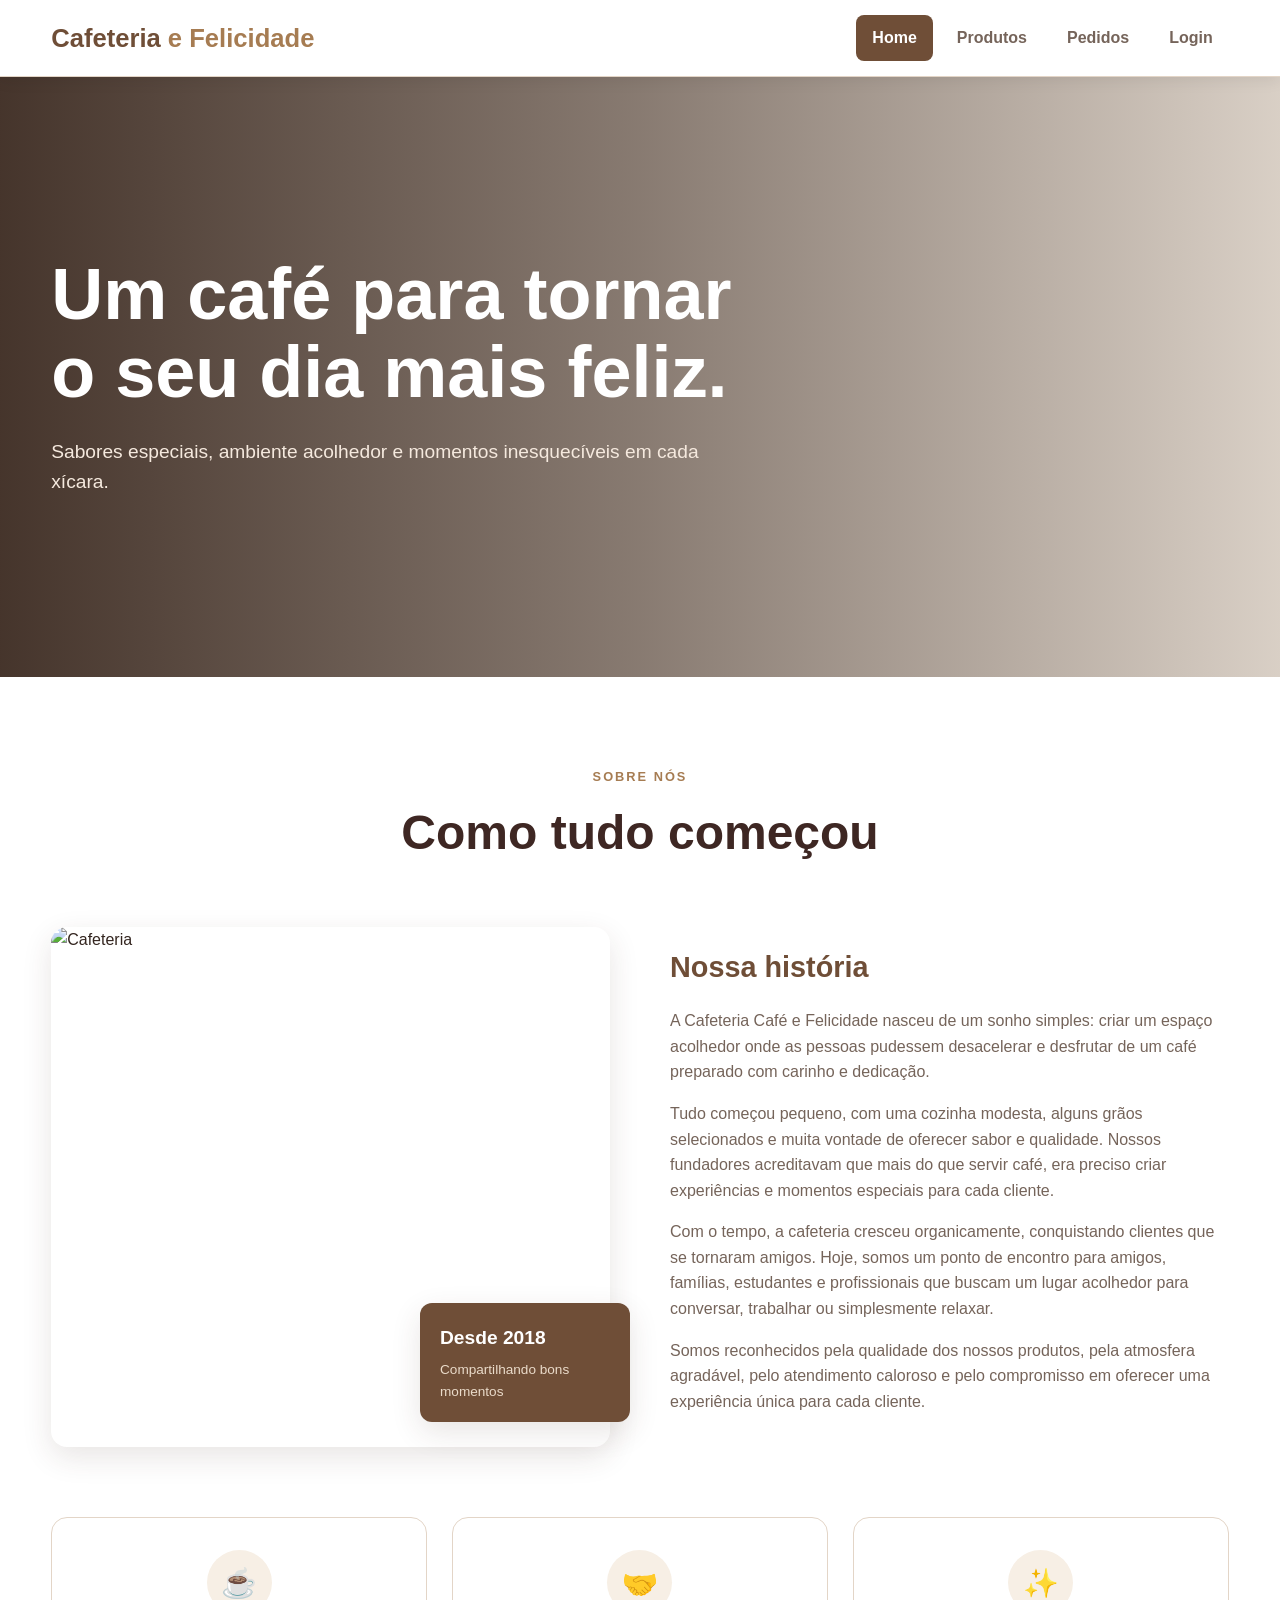
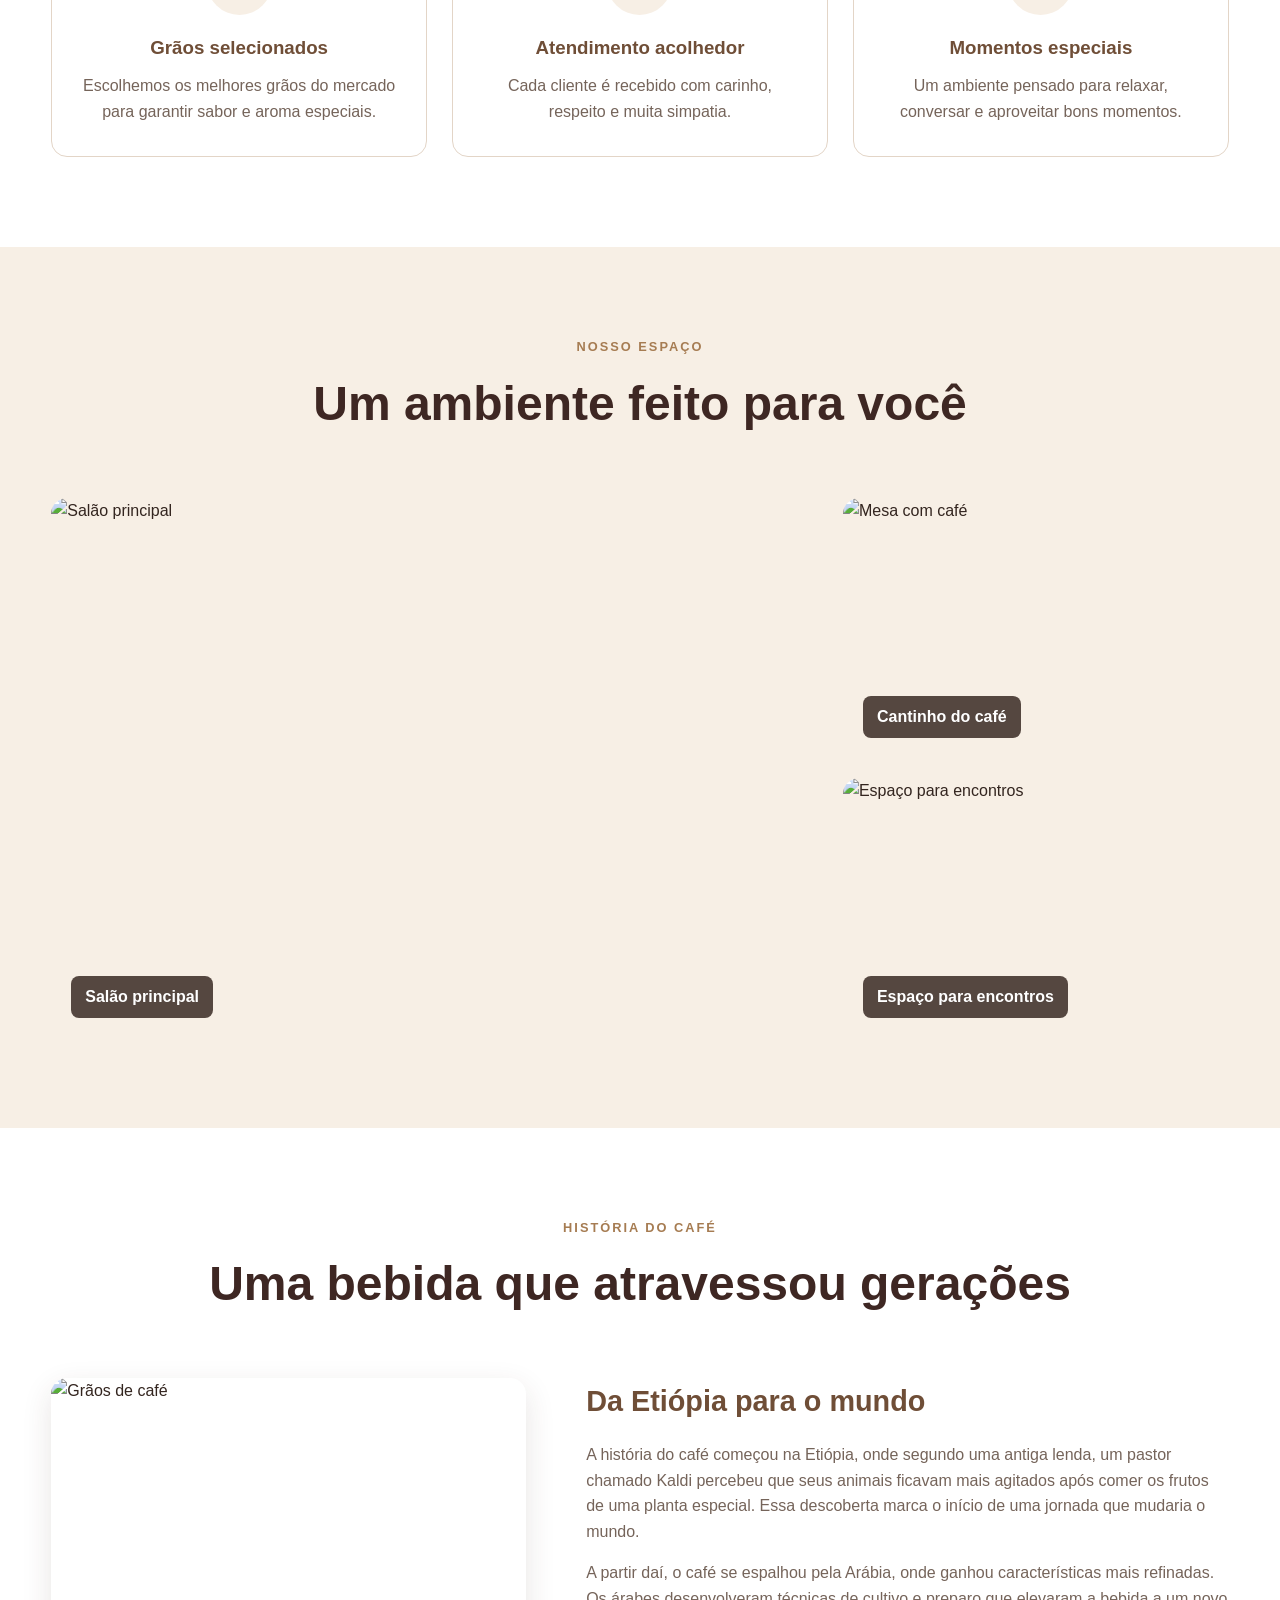
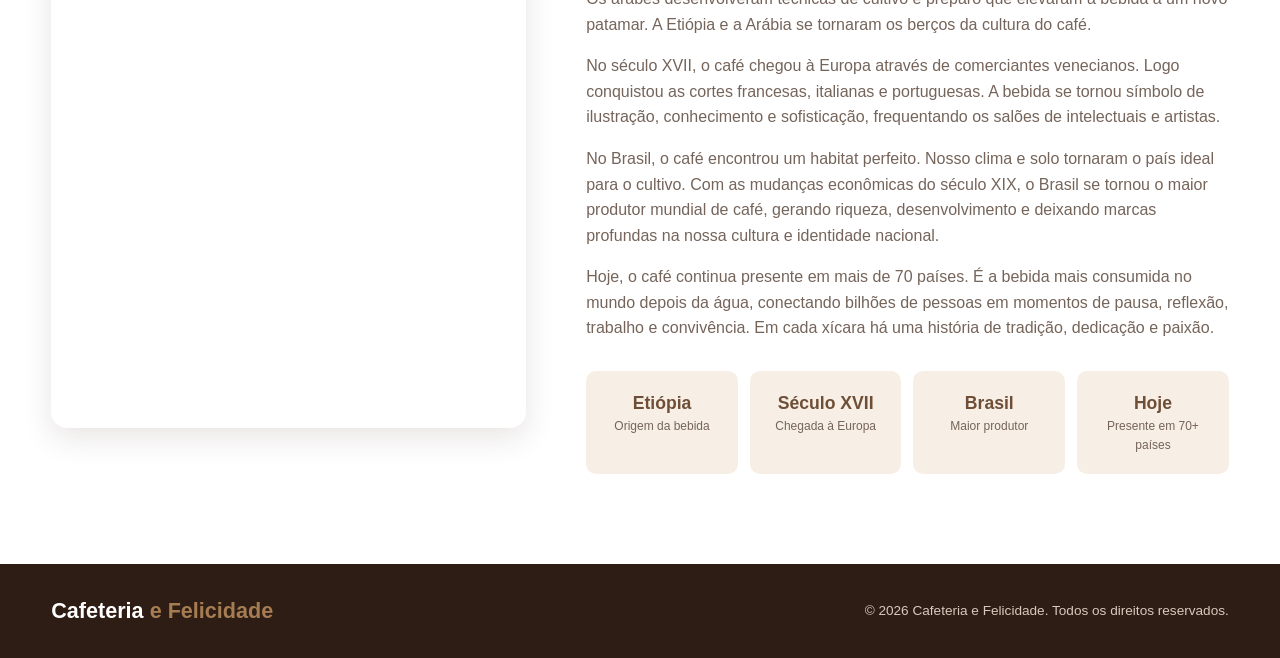
==== index.html @ cef0a74c "Primeiro commit" ====
<!DOCTYPE html>
<html lang="PT-br">
<head>
  <meta charset="UTF-8" />
  <meta name="viewport" content="width=device-width, initial-scale=1.0" />
  <title>Cafeteria e Felicidade</title>
  <link rel="stylesheet" href="src/main/resources/static/css/style.css" />
</head>
<body>

  <header class="header">
    <div class="container header-inner">
      <a href="#home" class="logo">Cafeteria <span>e Felicidade</span></a>
      <nav class="main-nav">
        <a href="#home" class="nav-link active" data-page="home">Home</a>
        <a href="#produtos" class="nav-link" data-page="produtos">Produtos</a>
        <a href="#pedidos" class="nav-link" data-page="pedidos">Pedidos</a>
        <a href="#login" class="nav-link" data-page="login">Login</a>
      </nav>
    </div>
  </header>

  <main>

    <!-- HOME -->
    <section id="home" class="page active">
      <div class="hero">
        <div class="container hero-content">
          <h1>Um café para tornar o seu dia mais feliz.</h1>
          <p>Sabores especiais, ambiente acolhedor e momentos inesquecíveis em cada xícara.</p>
        </div>
      </div>

      <section class="section about">
        <div class="container">
          <div class="section-title">
            <span>Sobre nós</span>
            <h2>Como tudo começou</h2>
          </div>
          <div class="about-grid">
            <div class="about-image">
              <img src="https://images.unsplash.com/photo-1554118811-1e0d58224f24?auto=format&fit=crop&w=1000&q=80" alt="Cafeteria">
              <div class="badge">
                <strong>Desde 2018</strong>
                <span>Compartilhando bons momentos</span>
              </div>
            </div>
            <div class="about-text">
              <h3>Nossa história</h3>
              <p>
                A Cafeteria Café e Felicidade nasceu de um sonho simples: criar um espaço acolhedor onde as pessoas pudessem desacelerar e desfrutar de um café preparado com carinho e dedicação.
              </p>
              <p>
                Tudo começou pequeno, com uma cozinha modesta, alguns grãos selecionados e muita vontade de oferecer sabor e qualidade. Nossos fundadores acreditavam que mais do que servir café, era preciso criar experiências e momentos especiais para cada cliente.
              </p>
              <p>
                Com o tempo, a cafeteria cresceu organicamente, conquistando clientes que se tornaram amigos. Hoje, somos um ponto de encontro para amigos, famílias, estudantes e profissionais que buscam um lugar acolhedor para conversar, trabalhar ou simplesmente relaxar.
              </p>
              <p>
                Somos reconhecidos pela qualidade dos nossos produtos, pela atmosfera agradável, pelo atendimento caloroso e pelo compromisso em oferecer uma experiência única para cada cliente.
              </p>
            </div>
          </div>

          <div class="values">
            <article class="value-card">
              <div class="value-icon">☕</div>
              <h3>Grãos selecionados</h3>
              <p>Escolhemos os melhores grãos do mercado para garantir sabor e aroma especiais.</p>
            </article>
            <article class="value-card">
              <div class="value-icon">🤝</div>
              <h3>Atendimento acolhedor</h3>
              <p>Cada cliente é recebido com carinho, respeito e muita simpatia.</p>
            </article>
            <article class="value-card">
              <div class="value-icon">✨</div>
              <h3>Momentos especiais</h3>
              <p>Um ambiente pensado para relaxar, conversar e aproveitar bons momentos.</p>
            </article>
          </div>
        </div>
      </section>

      <section class="section environment">
        <div class="container">
          <div class="section-title">
            <span>Nosso espaço</span>
            <h2>Um ambiente feito para você</h2>
          </div>
          <div class="gallery">
            <div class="gallery-item gallery-large">
              <img src="https://images.unsplash.com/photo-1445116572660-236099ec97a0?auto=format&fit=crop&w=1100&q=85" alt="Salão principal">
              <span>Salão principal</span>
            </div>
            <div class="gallery-item">
              <img src="https://images.unsplash.com/photo-1521017432531-fbd92d768814?auto=format&fit=crop&w=900&q=85" alt="Mesa com café">
              <span>Cantinho do café</span>
            </div>
            <div class="gallery-item">
              <img src="https://images.unsplash.com/photo-1501339847302-ac426a4a7cbb?auto=format&fit=crop&w=900&q=85" alt="Espaço para encontros">
              <span>Espaço para encontros</span>
            </div>
          </div>
        </div>
      </section>

      <section class="section history">
        <div class="container">
          <div class="section-title">
            <span>História do café</span>
            <h2>Uma bebida que atravessou gerações</h2>
          </div>
          <div class="history-grid">
            <div class="history-image">
              <img src="https://images.unsplash.com/photo-1498804103079-a6351b050096?auto=format&fit=crop&w=1000&q=85" alt="Grãos de café">
            </div>
            <div class="history-text">
              <h3>Da Etiópia para o mundo</h3>
              <p>
                A história do café começou na Etiópia, onde segundo uma antiga lenda, um pastor chamado Kaldi percebeu que seus animais ficavam mais agitados após comer os frutos de uma planta especial. Essa descoberta marca o início de uma jornada que mudaria o mundo.
              </p>
              <p>
                A partir daí, o café se espalhou pela Arábia, onde ganhou características mais refinadas. Os árabes desenvolveram técnicas de cultivo e preparo que elevaram a bebida a um novo patamar. A Etiópia e a Arábia se tornaram os berços da cultura do café.
              </p>
              <p>
                No século XVII, o café chegou à Europa através de comerciantes venecianos. Logo conquistou as cortes francesas, italianas e portuguesas. A bebida se tornou símbolo de ilustração, conhecimento e sofisticação, frequentando os salões de intelectuais e artistas.
              </p>
              <p>
                No Brasil, o café encontrou um habitat perfeito. Nosso clima e solo tornaram o país ideal para o cultivo. Com as mudanças econômicas do século XIX, o Brasil se tornou o maior produtor mundial de café, gerando riqueza, desenvolvimento e deixando marcas profundas na nossa cultura e identidade nacional.
              </p>
              <p>
                Hoje, o café continua presente em mais de 70 países. É a bebida mais consumida no mundo depois da água, conectando bilhões de pessoas em momentos de pausa, reflexão, trabalho e convivência. Em cada xícara há uma história de tradição, dedicação e paixão.
              </p>
              <div class="facts">
                <div>
                  <strong>Etiópia</strong>
                  <span>Origem da bebida</span>
                </div>
                <div>
                  <strong>Século XVII</strong>
                  <span>Chegada à Europa</span>
                </div>
                <div>
                  <strong>Brasil</strong>
                  <span>Maior produtor</span>
                </div>
                <div>
                  <strong>Hoje</strong>
                  <span>Presente em 70+ países</span>
                </div>
              </div>
            </div>
          </div>
        </div>
      </section>
    </section>

    <!-- PRODUTOS -->
    <section id="produtos" class="page">
      <div class="products-hero">
        <div class="container">
          <h1>Nosso cardápio</h1>
          <p>Produtos feitos para deixar seu dia mais gostoso</p>
        </div>
      </div>

      <section class="section products">
        <div class="container">
          <div class="category-menu">
            <button class="category-btn active" data-filter="todos">Todos</button>
            <button class="category-btn" data-filter="cafes">Cafés</button>
            <button class="category-btn" data-filter="doces">Doces</button>
            <button class="category-btn" data-filter="salgados">Salgados</button>
          </div>

          <div class="product-grid">
            <article class="product-card" data-category="cafes">
              <img src="https://images.unsplash.com/photo-1541167760496-1628856ab772?auto=format&fit=crop&w=800&q=85" alt="Latte">
              <div class="product-info">
                <h3>Latte Cremoso</h3>
                <p>Espresso suave com leite vaporizado e espuma cremosa.</p>
                <div class="product-footer">
                  <strong>R$ 18,90</strong>
                  <button class="add-btn" data-name="Latte Cremoso" data-price="18.90">Adicionar</button>
                </div>
              </div>
            </article>

            <article class="product-card" data-category="cafes">
              <img src="https://images.unsplash.com/photo-1534778101976-62847782c213?auto=format&fit=crop&w=800&q=85" alt="Capuccino">
              <div class="product-info">
                <h3>Capuccino</h3>
                <p>Café encorpado com leite e uma camada especial de espuma.</p>
                <div class="product-footer">
                  <strong>R$ 16,50</strong>
                  <button class="add-btn" data-name="Capuccino" data-price="16.50">Adicionar</button>
                </div>
              </div>
            </article>

            <article class="product-card" data-category="cafes">
              <img src="https://images.unsplash.com/photo-1514432324607-a09d9b4aefdd?auto=format&fit=crop&w=800&q=85" alt="Espresso">
              <div class="product-info">
                <h3>Espresso Tradicional</h3>
                <p>Intenso, aromático e preparado com grãos selecionados.</p>
                <div class="product-footer">
                  <strong>R$ 8,90</strong>
                  <button class="add-btn" data-name="Espresso Tradicional" data-price="8.90">Adicionar</button>
                </div>
              </div>
            </article>

            <article class="product-card" data-category="cafes">
              <img src="https://images.unsplash.com/photo-1572442388796-11668a67e53d?auto=format&fit=crop&w=800&q=85" alt="Mocha">
              <div class="product-info">
                <h3>Mocha de Chocolate</h3>
                <p>A combinação perfeita entre café, leite e chocolate.</p>
                <div class="product-footer">
                  <strong>R$ 19,90</strong>
                  <button class="add-btn" data-name="Mocha de Chocolate" data-price="19.90">Adicionar</button>
                </div>
              </div>
            </article>

            <article class="product-card" data-category="doces">
              <img src="https://images.unsplash.com/photo-1555507036-ab1f4038808a?auto=format&fit=crop&w=800&q=85" alt="Croissant">
              <div class="product-info">
                <h3>Croissant de Chocolate</h3>
                <p>Massa crocante recheada com chocolate cremoso.</p>
                <div class="product-footer">
                  <strong>R$ 12,00</strong>
                  <button class="add-btn" data-name="Croissant de Chocolate" data-price="12.00">Adicionar</button>
                </div>
              </div>
            </article>

            <article class="product-card" data-category="doces">
              <img src="https://images.unsplash.com/photo-1606313564200-e75d5e30476c?auto=format&fit=crop&w=800&q=85" alt="Brownie">
              <div class="product-info">
                <h3>Brownie</h3>
                <p>Chocolate intenso, textura macia e sabor irresistível.</p>
                <div class="product-footer">
                  <strong>R$ 14,50</strong>
                  <button class="add-btn" data-name="Brownie" data-price="14.50">Adicionar</button>
                </div>
              </div>
            </article>

            <article class="product-card" data-category="doces">
              <img src="https://images.unsplash.com/photo-1578985545062-69928b1d9587?auto=format&fit=crop&w=800&q=85" alt="Bolo">
              <div class="product-info">
                <h3>Bolo de Chocolate</h3>
                <p>Fatia fofinha com cobertura cremosa de chocolate.</p>
                <div class="product-footer">
                  <strong>R$ 15,00</strong>
                  <button class="add-btn" data-name="Bolo de Chocolate" data-price="15.00">Adicionar</button>
                </div>
              </div>
            </article>

            <article class="product-card" data-category="doces">
              <img src="https://images.unsplash.com/photo-1488477181946-6428a0291777?auto=format&fit=crop&w=800&q=85" alt="Cheesecake">
              <div class="product-info">
                <h3>Cheesecake de Frutas</h3>
                <p>Creme suave, base crocante e cobertura de frutas.</p>
                <div class="product-footer">
                  <strong>R$ 17,90</strong>
                  <button class="add-btn" data-name="Cheesecake de Frutas" data-price="17.90">Adicionar</button>
                </div>
              </div>
            </article>

            <article class="product-card" data-category="salgados">
              <img src="https://images.unsplash.com/photo-1540713434306-58505cf1b6b8?auto=format&fit=crop&w=800&q=85" alt="Sanduíche">
              <div class="product-info">
                <h3>Sanduíche Natural</h3>
                <p>Pão macio, frango, queijo, alface e molho especial.</p>
                <div class="product-footer">
                  <strong>R$ 18,00</strong>
                  <button class="add-btn" data-name="Sanduíche Natural" data-price="18.00">Adicionar</button>
                </div>
              </div>
            </article>

            <article class="product-card" data-category="salgados">
              <img src="https://images.unsplash.com/photo-1601050690597-df0568f70950?auto=format&fit=crop&w=800&q=85" alt="Coxinha">
              <div class="product-info">
                <h3>Coxinha de Frango</h3>
                <p>Massa crocante com recheio cremoso de frango.</p>
                <div class="product-footer">
                  <strong>R$ 9,50</strong>
                  <button class="add-btn" data-name="Coxinha de Frango" data-price="9.50">Adicionar</button>
                </div>
              </div>
            </article>

            <article class="product-card" data-category="salgados">
              <img src="https://images.unsplash.com/photo-1627662168223-7df99068099a?auto=format&fit=crop&w=800&q=85" alt="Pão de Queijo">
              <div class="product-info">
                <h3>Pão de Queijo</h3>
                <p>Quentinho, macio por dentro e dourado por fora.</p>
                <div class="product-footer">
                  <strong>R$ 8,00</strong>
                  <button class="add-btn" data-name="Pão de Queijo" data-price="8.00">Adicionar</button>
                </div>
              </div>
            </article>

            <article class="product-card" data-category="salgados">
              <img src="https://images.unsplash.com/photo-1601050690117-94f5f6fa8bd7?auto=format&fit=crop&w=800&q=85" alt="Quiche">
              <div class="product-info">
                <h3>Quiche de Queijo</h3>
                <p>Massa leve com recheio cremoso e sabor delicado.</p>
                <div class="product-footer">
                  <strong>R$ 16,00</strong>
                  <button class="add-btn" data-name="Quiche de Queijo" data-price="16.00">Adicionar</button>
                </div>
              </div>
            </article>
          </div>
        </div>
      </section>
    </section>

    <!-- PEDIDOS -->
    <section id="pedidos" class="page">
      <div class="products-hero">
        <div class="container">
          <h1>Seu pedido</h1>
          <p>Escolha seus produtos favoritos</p>
        </div>
      </div>

      <section class="section orders">
        <div class="container">
          <div class="orders-wrap">
            <div class="form-box">
              <h3>Dados do pedido</h3>
              <form id="orderForm">
                <div class="form-row">
                  <div class="field">
                    <label>Nome</label>
                    <input type="text" id="clientName" required>
                  </div>
                  <div class="field">
                    <label>Telefone</label>
                    <input type="tel" id="clientPhone" required>
                  </div>
                </div>

                <div class="field">
                  <label>Endereço</label>
                  <input type="text" id="clientAddress" required>
                </div>

                <div class="form-row">
                  <div class="field">
                    <label>Cidade</label>
                    <input type="text" id="clientCity" required>
                  </div>
                  <div class="field">
                    <label>CEP</label>
                    <input type="text" id="clientZip" required>
                  </div>
                </div>

                <div class="field">
                  <label>Forma de pagamento</label>
                  <select id="paymentMethod">
                    <option value="Dinheiro">Dinheiro</option>
                    <option value="Cartão de Crédito">Cartão de Crédito</option>
                    <option value="Cartão de Débito">Cartão de Débito</option>
                    <option value="Pix">Pix</option>
                  </select>
                </div>

                <div class="field">
                  <label>Observações</label>
                  <textarea id="observations" placeholder="Ex: sem açúcar, sem gelo..."></textarea>
                </div>

                <button type="submit" class="submit-btn">Confirmar pedido</button>
              </form>
            </div>

            <aside class="resume-box">
              <h3>Resumo do pedido</h3>
              <div id="cartItems" class="cart-items">
                <p class="empty-message">Nenhum produto adicionado</p>
              </div>
              <div class="resume-item">
                <span>Subtotal</span>
                <strong id="subtotal">R$ 0,00</strong>
              </div>
              <div class="resume-item">
                <span>Entrega</span>
                <strong id="delivery">R$ 0,00</strong>
              </div>
              <div class="resume-item total">
                <span>Total</span>
                <strong id="total">R$ 0,00</strong>
              </div>
            </aside>
          </div>
        </div>
      </section>
    </section>

    <!-- LOGIN -->
    <section id="login" class="page">
      <div class="login-container">
        <div class="login-box">
          <h1>Bem-vindo</h1>
          <p>Faça login para acessar sua conta</p>

          <form id="loginForm">
            <div class="field">
              <label>Email</label>
              <input type="email" id="loginEmail" placeholder="seu@email.com" required>
            </div>

            <div class="field">
              <label>Senha</label>
              <input type="password" id="loginPassword" placeholder="Sua senha" required>
            </div>

            <button type="submit" class="submit-btn">Entrar</button>
          </form>

          <div class="login-footer">
            <p>Não tem conta? <a href="#">Cadastre-se aqui</a></p>
          </div>
        </div>
      </div>
    </section>

  </main>

  <footer class="footer">
    <div class="container footer-inner">
      <div class="footer-logo">Cafeteria <span>e Felicidade</span></div>
      <p>© 2026 Cafeteria e Felicidade. Todos os direitos reservados.</p>
    </div>
  </footer>

  <script src="src/main/resources/static/js/Index.js"></script>
</body>
</html>
---- src/main/resources/static/css/style.css ----
/* =========================================================
   CONFIGURAÇÕES GERAIS
   ========================================================= */

:root {
    --marrom: #6f4e37;
    --marrom-escuro: #3e2723;
    --marrom-claro: #a67c52;
    --bege: #f7efe5;
    --bege-escuro: #ead8c4;
    --branco: #ffffff;
    --texto: #33251f;
    --texto-claro: #75645a;
    --borda: #e3d5c7;
    --verde: #58764a;
    --sombra: 0 10px 30px rgba(62, 39, 35, 0.12);
    --transicao: 0.3s ease;
}

/* =========================================================
   RESET
   ========================================================= */

* {
    margin: 0;
    padding: 0;
    box-sizing: border-box;
}

html {
    scroll-behavior: smooth;
}

body {
    font-family: Arial, Helvetica, sans-serif;
    background: var(--bege);
    color: var(--texto);
    line-height: 1.6;
}

img {
    width: 100%;
    display: block;
}

a {
    text-decoration: none;
    color: inherit;
}

button,
input,
textarea,
select {
    font-family: inherit;
}

button {
    cursor: pointer;
}

/* =========================================================
   CONTAINER
   ========================================================= */

.container {
    width: 92%;
    max-width: 1180px;
    margin: 0 auto;
}

/* =========================================================
   HEADER
   ========================================================= */

.header {
    position: sticky;
    top: 0;
    z-index: 1000;

    background: rgba(255, 255, 255, 0.97);
    border-bottom: 1px solid var(--borda);

    box-shadow: 0 3px 15px rgba(0, 0, 0, 0.08);
}

.header-inner {
    min-height: 76px;

    display: flex;
    align-items: center;
    justify-content: space-between;

    gap: 30px;
}

/* LOGO */

.logo {
    color: var(--marrom);
    font-size: 1.6rem;
    font-weight: 800;
}

.logo span {
    color: var(--marrom-claro);
}

/* MENU */

.main-nav {
    display: flex;
    align-items: center;
    gap: 8px;
}

.nav-link {
    padding: 10px 16px;

    color: var(--texto-claro);
    font-weight: 600;

    border-radius: 8px;

    transition: var(--transicao);
}

.nav-link:hover {
    color: var(--marrom);
    background: var(--bege);
}

.nav-link.active {
    color: var(--branco);
    background: var(--marrom);
}

.nav-link.active:hover {
    background: var(--marrom-escuro);
}

/* =========================================================
   PÁGINAS
   ========================================================= */

.page {
    display: none;
}

.page.active {
    display: block;
}

/* =========================================================
   HERO HOME
   ========================================================= */

.hero {
    min-height: 600px;

    display: flex;
    align-items: center;

    background:
        linear-gradient(
            90deg,
            rgba(45, 27, 18, 0.88),
            rgba(45, 27, 18, 0.55),
            rgba(45, 27, 18, 0.15)
        ),
        url("https://images.unsplash.com/photo-1495474472287-4d71bcdd2085?auto=format&fit=crop&w=1800&q=90")
        center / cover no-repeat;
}

.hero-content {
    padding: 100px 0;
    color: var(--branco);
}

.hero h1 {
    max-width: 720px;

    font-size: clamp(2.5rem, 6vw, 4.5rem);
    line-height: 1.08;

    margin-bottom: 25px;
}

.hero p {
    max-width: 650px;

    font-size: 1.2rem;
    color: #f5e9de;
}

/* =========================================================
   SEÇÕES
   ========================================================= */

.section {
    padding: 90px 0;
}

.section:nth-child(even) {
    background: var(--branco);
}

.section-title {
    text-align: center;
    margin-bottom: 55px;
}

.section-title span {
    display: block;

    color: var(--marrom-claro);

    text-transform: uppercase;
    letter-spacing: 2px;

    font-size: 0.8rem;
    font-weight: 800;

    margin-bottom: 8px;
}

.section-title h2 {
    color: var(--marrom-escuro);
    font-size: clamp(2rem, 4vw, 3rem);
}

/* =========================================================
   SOBRE NÓS
   ========================================================= */

.about-grid {
    display: grid;
    grid-template-columns: 1fr 1fr;

    gap: 60px;
    align-items: center;
}

.about-image {
    position: relative;
}

.about-image img {
    height: 520px;
    object-fit: cover;

    border-radius: 16px;

    box-shadow: var(--sombra);
}

/* BADGE */

.badge {
    position: absolute;

    right: -20px;
    bottom: 25px;

    width: 210px;

    padding: 20px;

    color: var(--branco);
    background: var(--marrom);

    border-radius: 12px;

    box-shadow: var(--sombra);
}

.badge strong {
    display: block;
    font-size: 1.2rem;
    margin-bottom: 5px;
}

.badge span {
    display: block;
    color: #eadbca;
    font-size: 0.85rem;
}

/* TEXTO */

.about-text h3,
.history-text h3 {
    color: var(--marrom);
    font-size: 1.8rem;
    margin-bottom: 18px;
}

.about-text p,
.history-text p {
    color: var(--texto-claro);
    margin-bottom: 16px;
}

/* =========================================================
   VALORES
   ========================================================= */

.values {
    display: grid;
    grid-template-columns: repeat(3, 1fr);

    gap: 25px;

    margin-top: 70px;
}

.value-card {
    padding: 32px 25px;

    text-align: center;

    background: var(--branco);

    border: 1px solid var(--borda);
    border-radius: 16px;

    transition: var(--transicao);
}

.value-card:hover {
    transform: translateY(-7px);
    box-shadow: var(--sombra);
}

.value-icon {
    width: 65px;
    height: 65px;

    margin: 0 auto 18px;

    display: flex;
    align-items: center;
    justify-content: center;

    background: var(--bege);

    border-radius: 50%;

    font-size: 1.8rem;
}

.value-card h3 {
    color: var(--marrom);
    margin-bottom: 10px;
}

.value-card p {
    color: var(--texto-claro);
}

/* =========================================================
   GALERIA
   ========================================================= */

.gallery {
    display: grid;

    grid-template-columns: 2fr 1fr;
    grid-template-rows: 260px 260px;

    gap: 20px;
}

.gallery-item {
    position: relative;
    overflow: hidden;

    border-radius: 16px;
}

.gallery-large {
    grid-row: span 2;
}

.gallery-item img {
    height: 100%;
    object-fit: cover;

    transition: transform 0.5s ease;
}

.gallery-item:hover img {
    transform: scale(1.06);
}

.gallery-item span {
    position: absolute;

    left: 20px;
    bottom: 20px;

    padding: 8px 14px;

    color: var(--branco);
    background: rgba(40, 25, 18, 0.78);

    border-radius: 8px;

    font-weight: 600;
}

/* =========================================================
   HISTÓRIA DO CAFÉ
   ========================================================= */

.history-grid {
    display: grid;

    grid-template-columns: 0.85fr 1.15fr;

    gap: 60px;
}

.history-image img {
    height: 650px;
    object-fit: cover;

    border-radius: 16px;

    box-shadow: var(--sombra);

    position: sticky;
    top: 110px;
}

/* FATOS */

.facts {
    display: grid;
    grid-template-columns: repeat(4, 1fr);

    gap: 12px;

    margin-top: 30px;
}

.facts div {
    padding: 18px 12px;

    text-align: center;

    background: var(--bege);

    border-radius: 10px;
}

.facts strong {
    display: block;

    color: var(--marrom);

    font-size: 1.1rem;
}

.facts span {
    display: block;

    color: var(--texto-claro);

    font-size: 0.75rem;
}

/* =========================================================
   HERO PRODUTOS E PEDIDOS
   ========================================================= */

.products-hero {
    padding: 85px 0;

    text-align: center;

    color: var(--branco);

    background:
        linear-gradient(
            rgba(65, 40, 25, 0.78),
            rgba(65, 40, 25, 0.78)
        ),
        url("https://images.unsplash.com/photo-1445116572660-236099ec97a0?auto=format&fit=crop&w=1800&q=90")
        center / cover no-repeat;
}

.products-hero h1 {
    font-size: clamp(2.3rem, 5vw, 3.5rem);
    margin-bottom: 10px;
}

.products-hero p {
    color: #f4e9dd;
    font-size: 1.1rem;
}

/* =========================================================
   FILTROS DE PRODUTOS
   ========================================================= */

.category-menu {
    display: flex;
    justify-content: center;
    flex-wrap: wrap;

    gap: 12px;

    margin-bottom: 45px;
}

.category-btn {
    padding: 11px 25px;

    color: var(--marrom);
    background: var(--branco);

    border: 1px solid var(--borda);
    border-radius: 30px;

    font-weight: 700;

    transition: var(--transicao);
}

.category-btn:hover {
    background: var(--bege-escuro);
}

.category-btn.active {
    color: var(--branco);
    background: var(--marrom);
    border-color: var(--marrom);
}

/* =========================================================
   CARDS DOS PRODUTOS
   ========================================================= */

.product-grid {
    display: grid;

    grid-template-columns: repeat(3, 1fr);

    gap: 25px;
}

.product-card {
    overflow: hidden;

    background: var(--branco);

    border: 1px solid var(--borda);
    border-radius: 16px;

    box-shadow: 0 5px 20px rgba(50, 30, 20, 0.05);

    transition: var(--transicao);
}

.product-card:hover {
    transform: translateY(-7px);
    box-shadow: var(--sombra);
}

.product-card > img {
    height: 230px;
    object-fit: cover;
}

.product-info {
    padding: 23px;
}

.product-info h3 {
    color: var(--marrom-escuro);
    font-size: 1.25rem;
    margin-bottom: 8px;
}

.product-info p {
    color: var(--texto-claro);

    min-height: 52px;

    font-size: 0.92rem;
}

.product-footer {
    display: flex;

    align-items: center;
    justify-content: space-between;

    gap: 15px;

    margin-top: 20px;
}

.product-footer strong {
    color: var(--marrom);

    font-size: 1.15rem;

    white-space: nowrap;
}

.add-btn {
    padding: 10px 16px;

    color: var(--branco);
    background: var(--marrom);

    border: none;
    border-radius: 8px;

    font-weight: 700;

    transition: var(--transicao);
}

.add-btn:hover {
    background: var(--marrom-escuro);
    transform: scale(1.03);
}

/* =========================================================
   PEDIDOS
   ========================================================= */

.orders-wrap {
    display: grid;

    grid-template-columns: 1.35fr 0.65fr;

    gap: 30px;

    align-items: start;
}

.form-box,
.resume-box {
    padding: 32px;

    background: var(--branco);

    border: 1px solid var(--borda);
    border-radius: 16px;

    box-shadow: 0 5px 20px rgba(50, 30, 20, 0.05);
}

.form-box h3,
.resume-box h3 {
    color: var(--marrom-escuro);

    font-size: 1.45rem;

    margin-bottom: 25px;
}

/* FORMULÁRIO */

.form-row {
    display: grid;

    grid-template-columns: 1fr 1fr;

    gap: 18px;
}

.field {
    margin-bottom: 20px;
}

.field label {
    display: block;

    color: var(--texto);

    font-weight: 700;

    font-size: 0.9rem;

    margin-bottom: 7px;
}

.field input,
.field select,
.field textarea {
    width: 100%;

    padding: 13px 15px;

    color: var(--texto);
    background: #fffdfb;

    border: 1px solid var(--borda);
    border-radius: 9px;

    outline: none;

    transition: var(--transicao);
}

.field textarea {
    min-height: 110px;
    resize: vertical;
}

.field input:focus,
.field select:focus,
.field textarea:focus {
    border-color: var(--marrom-claro);

    box-shadow:
        0 0 0 3px rgba(166, 124, 82, 0.15);
}

/* BOTÃO */

.submit-btn {
    width: 100%;

    padding: 14px 20px;

    color: var(--branco);
    background: var(--marrom);

    border: none;
    border-radius: 9px;

    font-weight: 800;

    transition: var(--transicao);
}

.submit-btn:hover {
    background: var(--marrom-escuro);
    transform: translateY(-2px);
}

/* =========================================================
   RESUMO DO PEDIDO
   ========================================================= */

.resume-box {
    position: sticky;
    top: 100px;
}

.cart-items {
    margin-bottom: 20px;
}

.empty-message {
    padding: 25px 10px;

    text-align: center;

    color: var(--texto-claro);

    background: var(--bege);

    border-radius: 10px;
}

.cart-item {
    display: flex;

    justify-content: space-between;
    align-items: center;

    gap: 10px;

    padding: 13px 0;

    border-bottom: 1px solid var(--borda);
}

.cart-item-info {
    flex: 1;
}

.cart-item-info strong {
    display: block;
    color: var(--marrom);
}

.cart-item-info span {
    color: var(--texto-claro);
    font-size: 0.85rem;
}

.cart-item button {
    width: 30px;
    height: 30px;

    border: none;
    border-radius: 50%;

    background: #f4dfd8;
    color: #9c4536;

    font-weight: bold;
}

.resume-item {
    display: flex;

    align-items: center;
    justify-content: space-between;

    padding: 13px 0;

    border-bottom: 1px solid var(--borda);
}

.resume-item span {
    color: var(--texto-claro);
}

.resume-item strong {
    color: var(--marrom);
}

.resume-item.total {
    border-bottom: none;

    margin-top: 8px;
    padding-top: 20px;

    font-size: 1.25rem;
}

/* =========================================================
   LOGIN
   ========================================================= */

.login-container {
    min-height: calc(100vh - 76px);

    display: flex;
    align-items: center;
    justify-content: center;

    padding: 70px 20px;

    background:
        linear-gradient(
            rgba(65, 40, 25, 0.78),
            rgba(65, 40, 25, 0.78)
        ),
        url("https://images.unsplash.com/photo-1498804103079-a6351b050096?auto=format&fit=crop&w=1800&q=90")
        center / cover no-repeat;
}

.login-box {
    width: min(450px, 100%);

    padding: 42px;

    background: rgba(255, 255, 255, 0.98);

    border-radius: 18px;

    box-shadow: 0 20px 60px rgba(30, 15, 8, 0.25);
}

.login-box h1 {
    color: var(--marrom-escuro);

    font-size: 2.3rem;

    text-align: center;

    margin-bottom: 7px;
}

.login-box > p {
    color: var(--texto-claro);

    text-align: center;

    margin-bottom: 30px;
}

.login-footer {
    text-align: center;

    margin-top: 25px;
    padding-top: 20px;

    border-top: 1px solid var(--borda);
}

.login-footer p {
    color: var(--texto-claro);
    font-size: 0.9rem;
}

.login-footer a {
    color: var(--marrom);
    font-weight: 700;
}

.login-footer a:hover {
    text-decoration: underline;
}

/* =========================================================
   FOOTER
   ========================================================= */

.footer {
    padding: 30px 0;

    color: #d9c9bb;

    background: #2d1d15;
}

.footer-inner {
    display: flex;

    align-items: center;
    justify-content: space-between;

    gap: 20px;
}

.footer-logo {
    color: var(--branco);

    font-size: 1.35rem;

    font-weight: 800;
}

.footer-logo span {
    color: var(--marrom-claro);
}

.footer p {
    font-size: 0.85rem;
}

/* =========================================================
   RESPONSIVIDADE
   ========================================================= */

@media (max-width: 1000px) {

    .product-grid {
        grid-template-columns: repeat(2, 1fr);
    }

    .about-grid,
    .history-grid {
        grid-template-columns: 1fr;
    }

    .orders-wrap {
        grid-template-columns: 1fr;
    }

    .resume-box {
        position: static;
    }

    .history-image img {
        height: 450px;
        position: static;
    }
}

@media (max-width: 760px) {

    .header-inner {
        flex-direction: column;

        padding: 15px 0;

        gap: 12px;
    }

    .main-nav {
        width: 100%;

        justify-content: center;

        flex-wrap: wrap;
    }

    .nav-link {
        padding: 8px 12px;
        font-size: 0.9rem;
    }

    .hero {
        min-height: 520px;
    }

    .hero-content {
        padding: 70px 0;
    }

    .section {
        padding: 65px 0;
    }

    .about-image img {
        height: 400px;
    }

    .badge {
        right: 15px;
        bottom: 15px;
    }

    .values {
        grid-template-columns: 1fr;
    }

    .gallery {
        grid-template-columns: 1fr;

        grid-template-rows:
            300px
            220px
            220px;
    }

    .gallery-large {
        grid-row: auto;
    }

    .facts {
        grid-template-columns: repeat(2, 1fr);
    }

    .product-grid {
        grid-template-columns: 1fr;
    }

    .form-row {
        grid-template-columns: 1fr;
    }

    .login-box {
        padding: 30px 22px;
    }

    .footer-inner {
        flex-direction: column;
        text-align: center;
    }
}

@media (max-width: 480px) {

    .logo {
        font-size: 1.35rem;
    }

    .main-nav {
        gap: 3px;
    }

    .nav-link {
        padding: 7px 9px;
        font-size: 0.8rem;
    }

    .hero h1 {
        font-size: 2.4rem;
    }

    .hero p {
        font-size: 1rem;
    }

    .products-hero {
        padding: 60px 0;
    }

    .form-box,
    .resume-box {
        padding: 22px;
    }

    .facts {
        grid-template-columns: 1fr;
    }

    .product-footer {
        flex-direction: column;
        align-items: stretch;
    }

    .add-btn {
        width: 100%;
    }
}
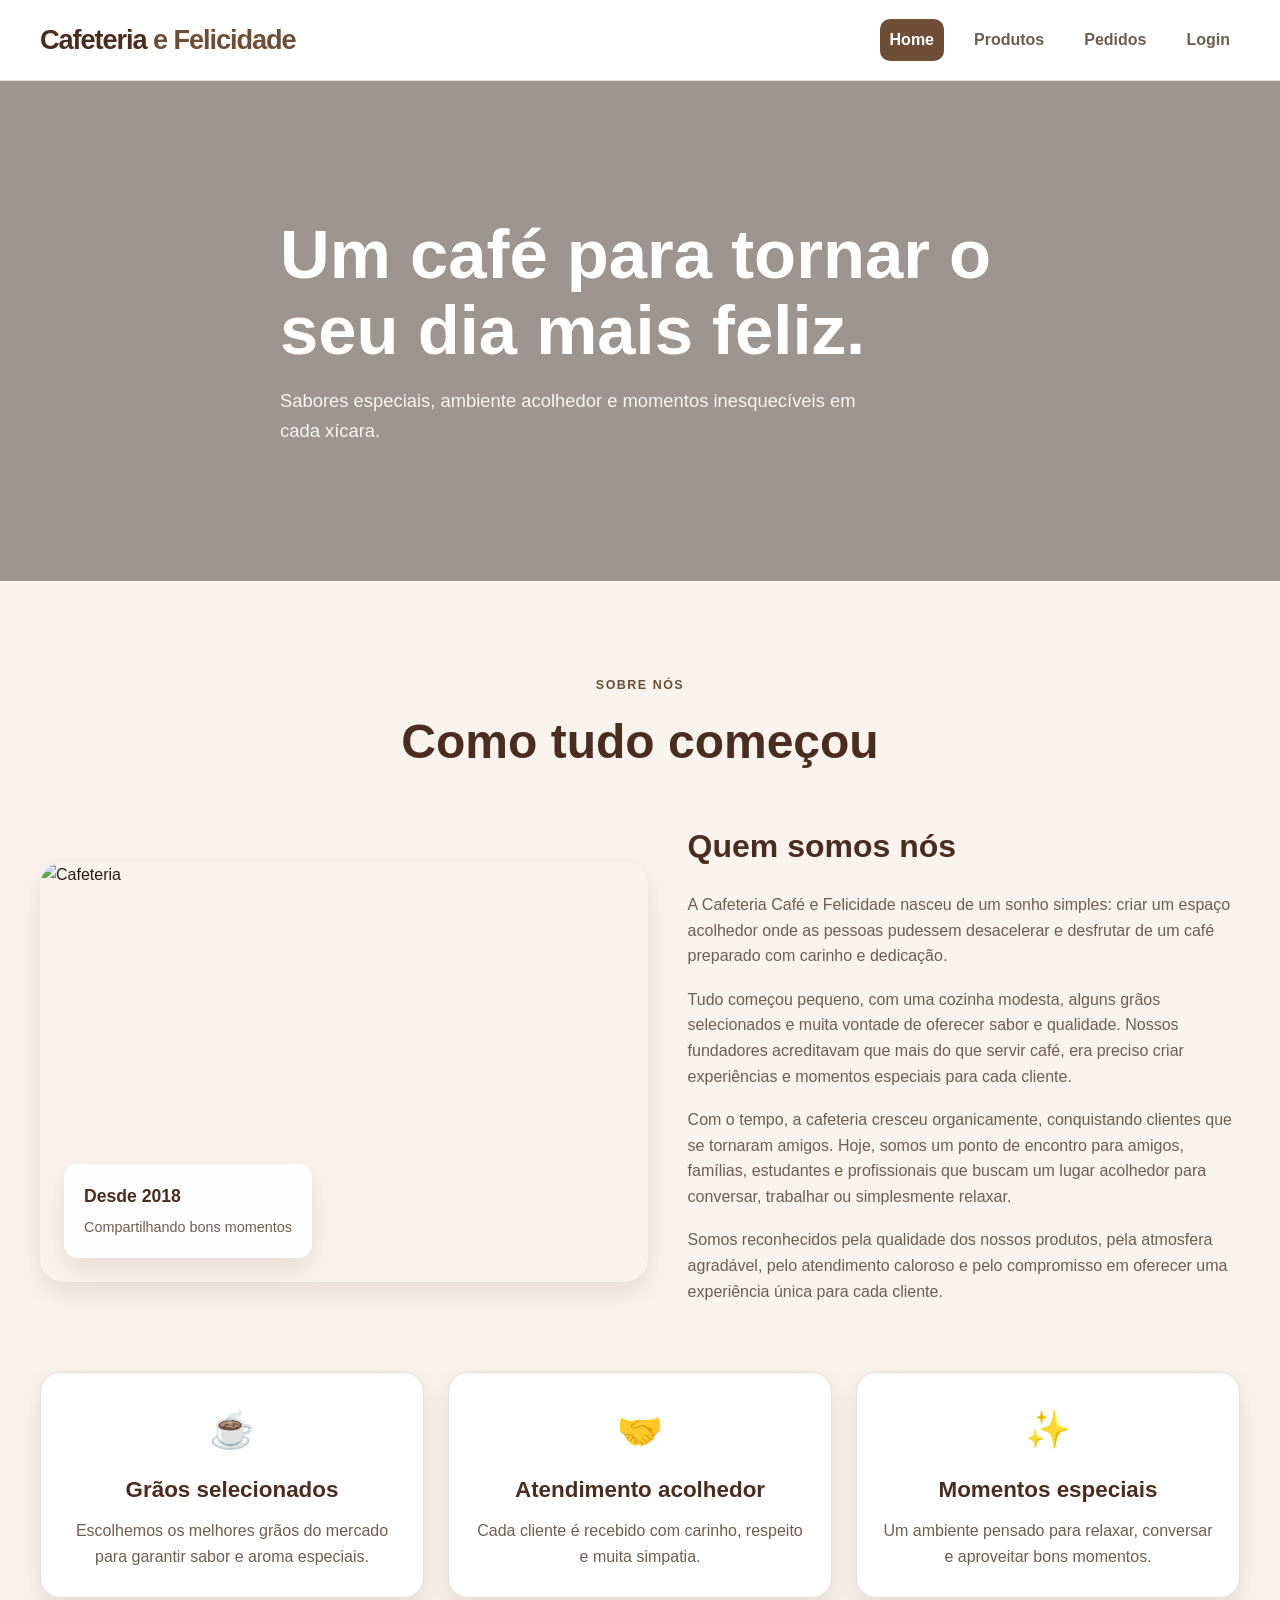
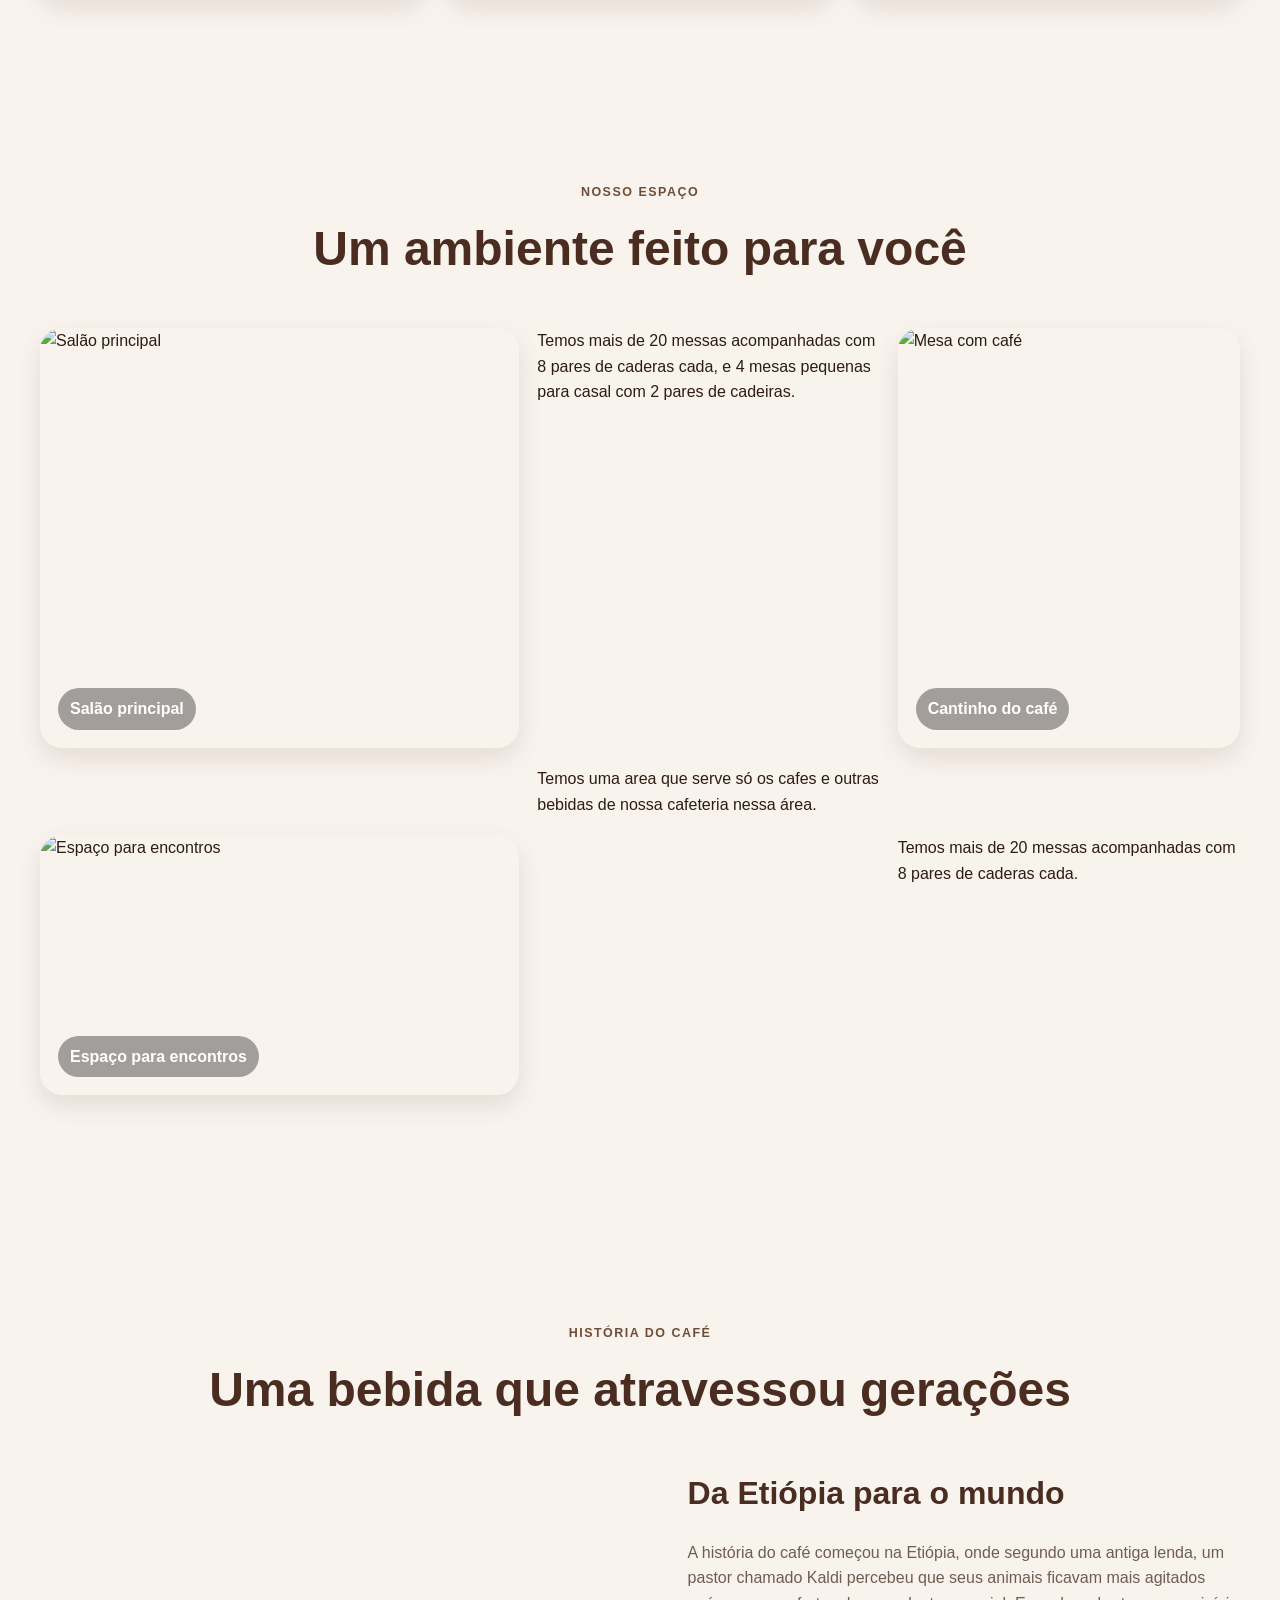
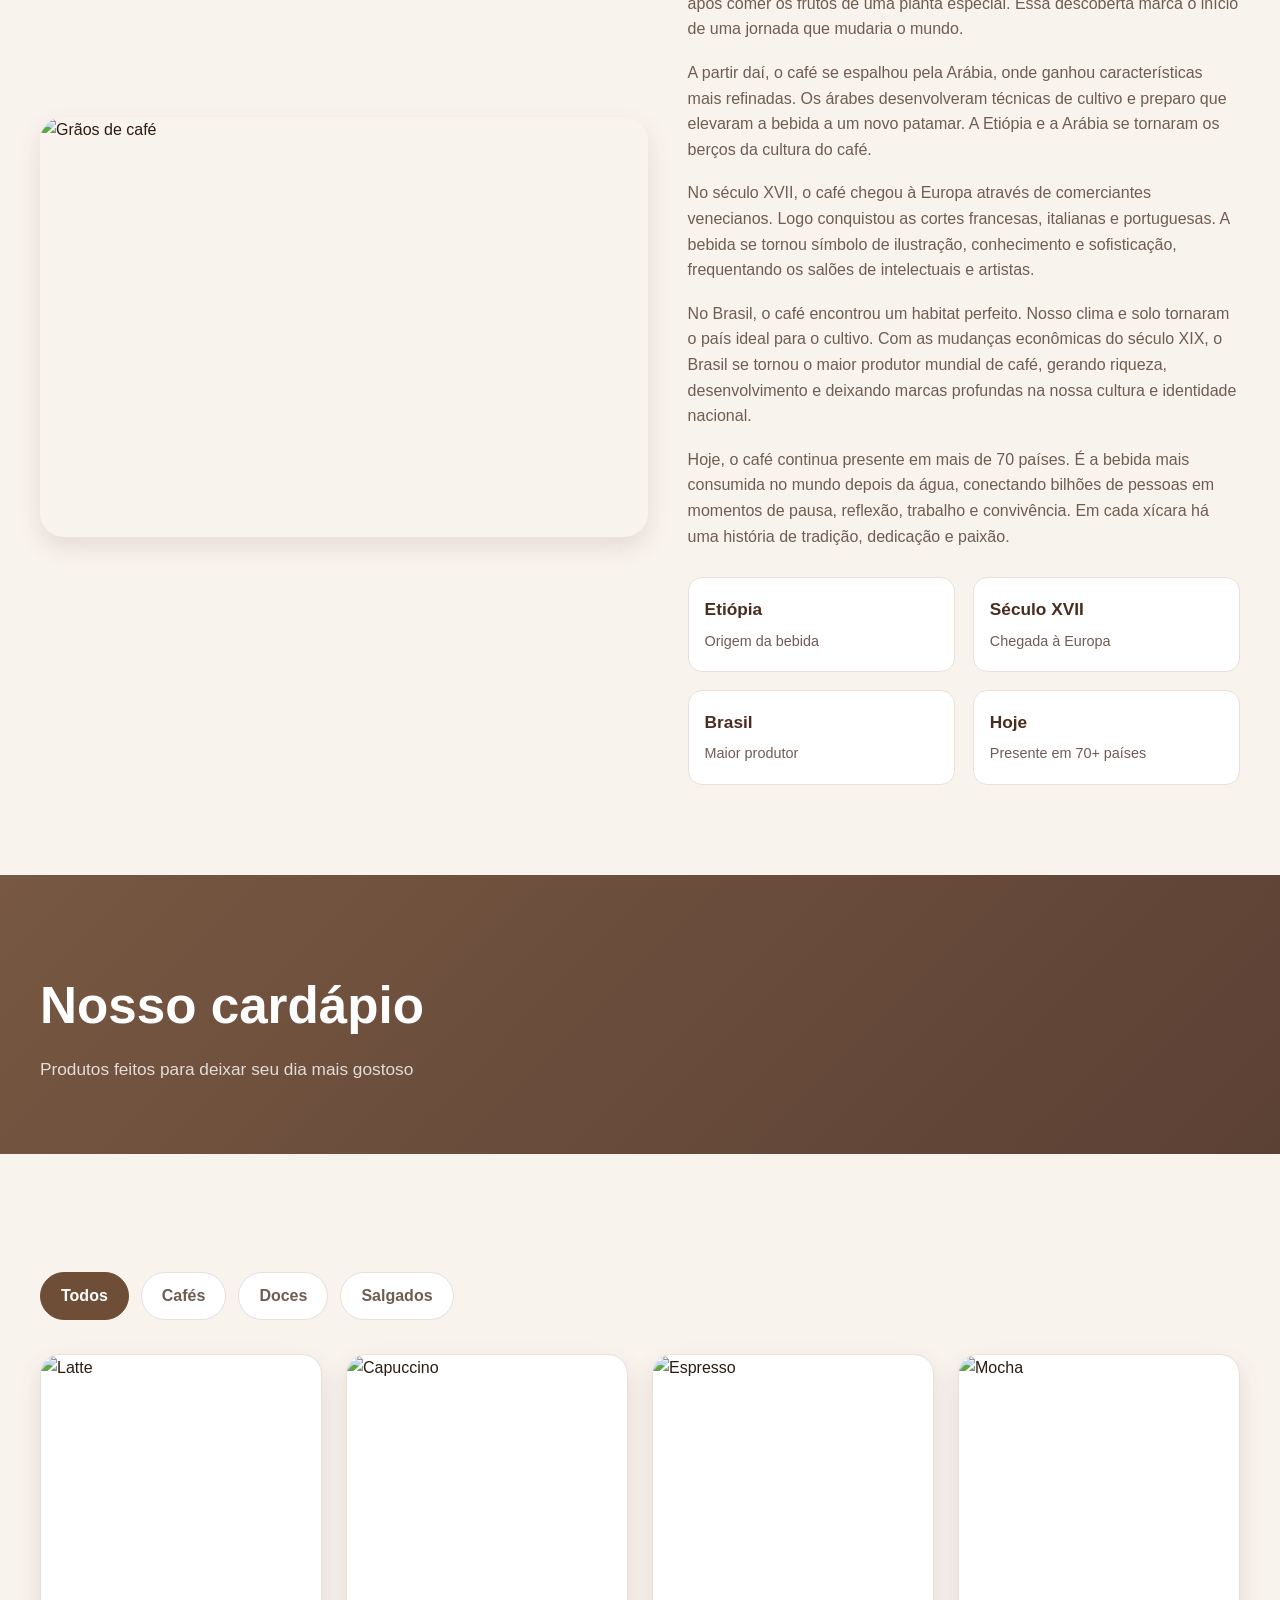
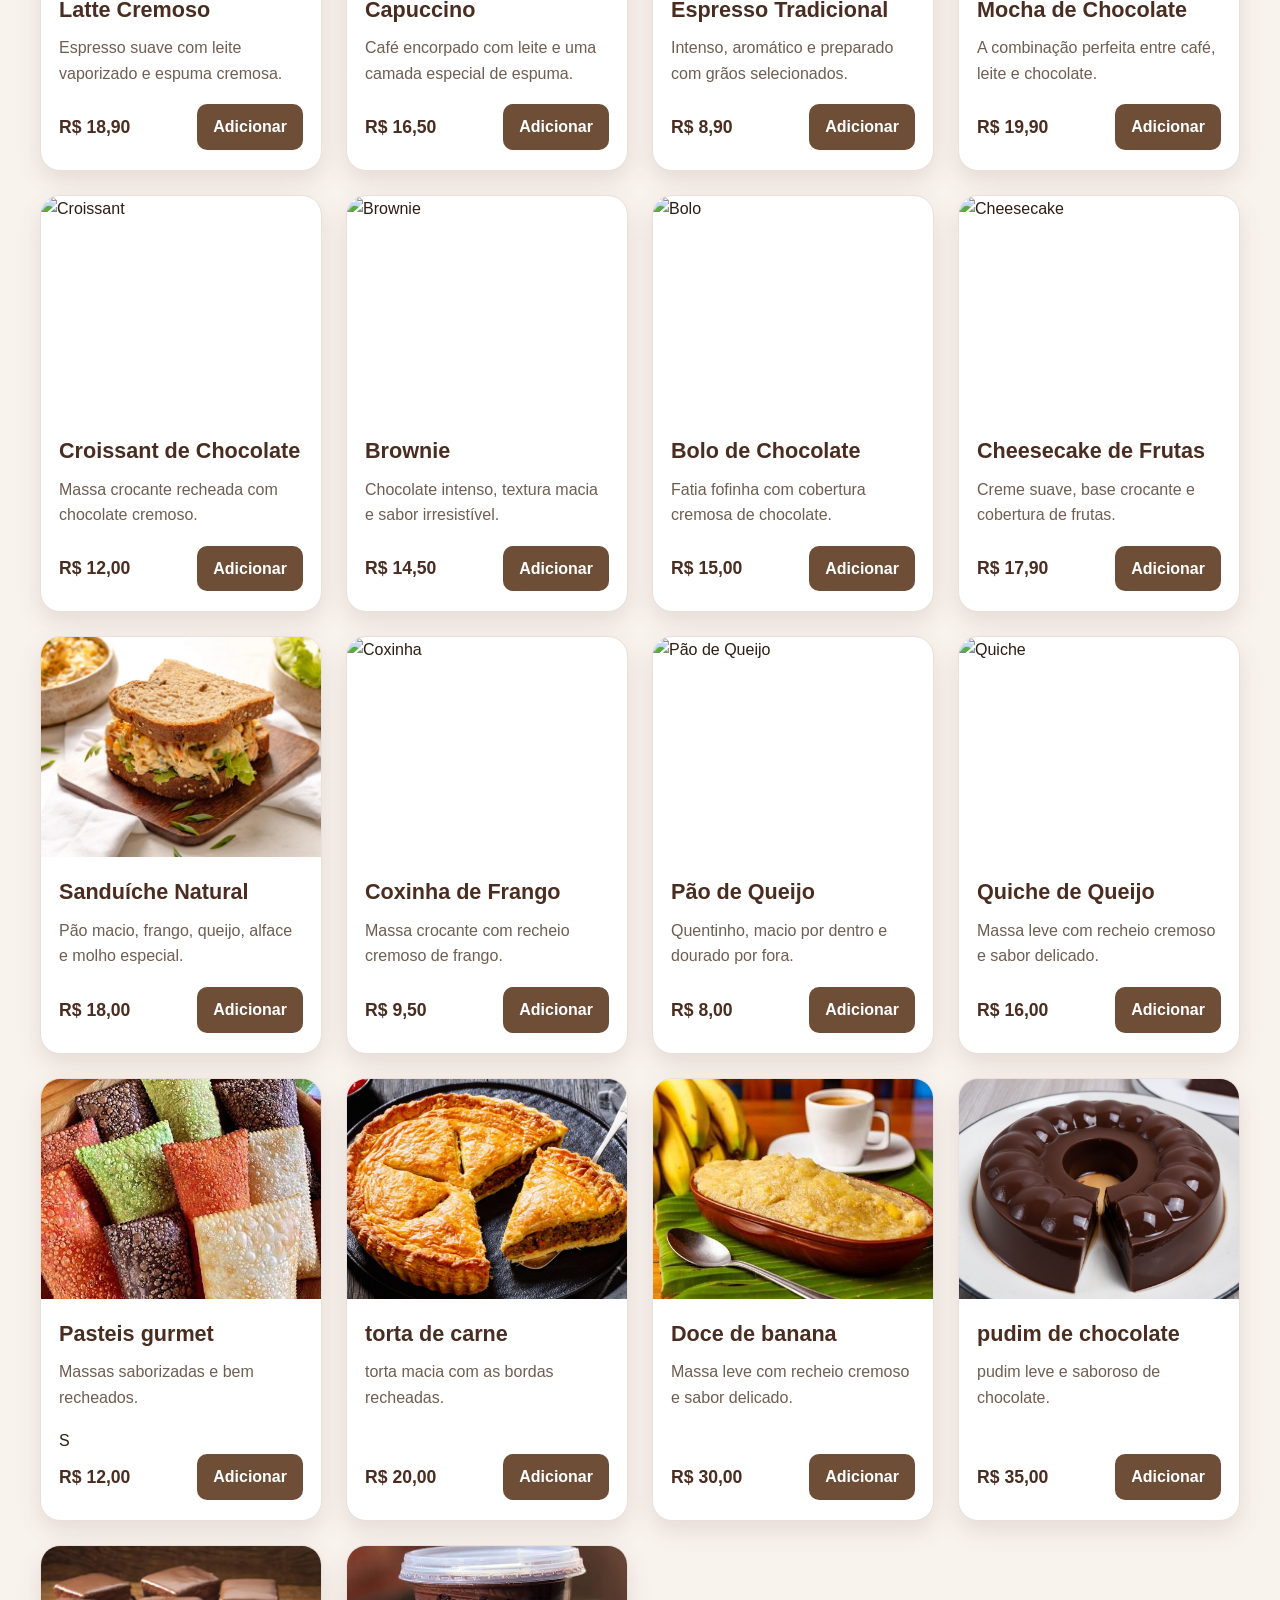
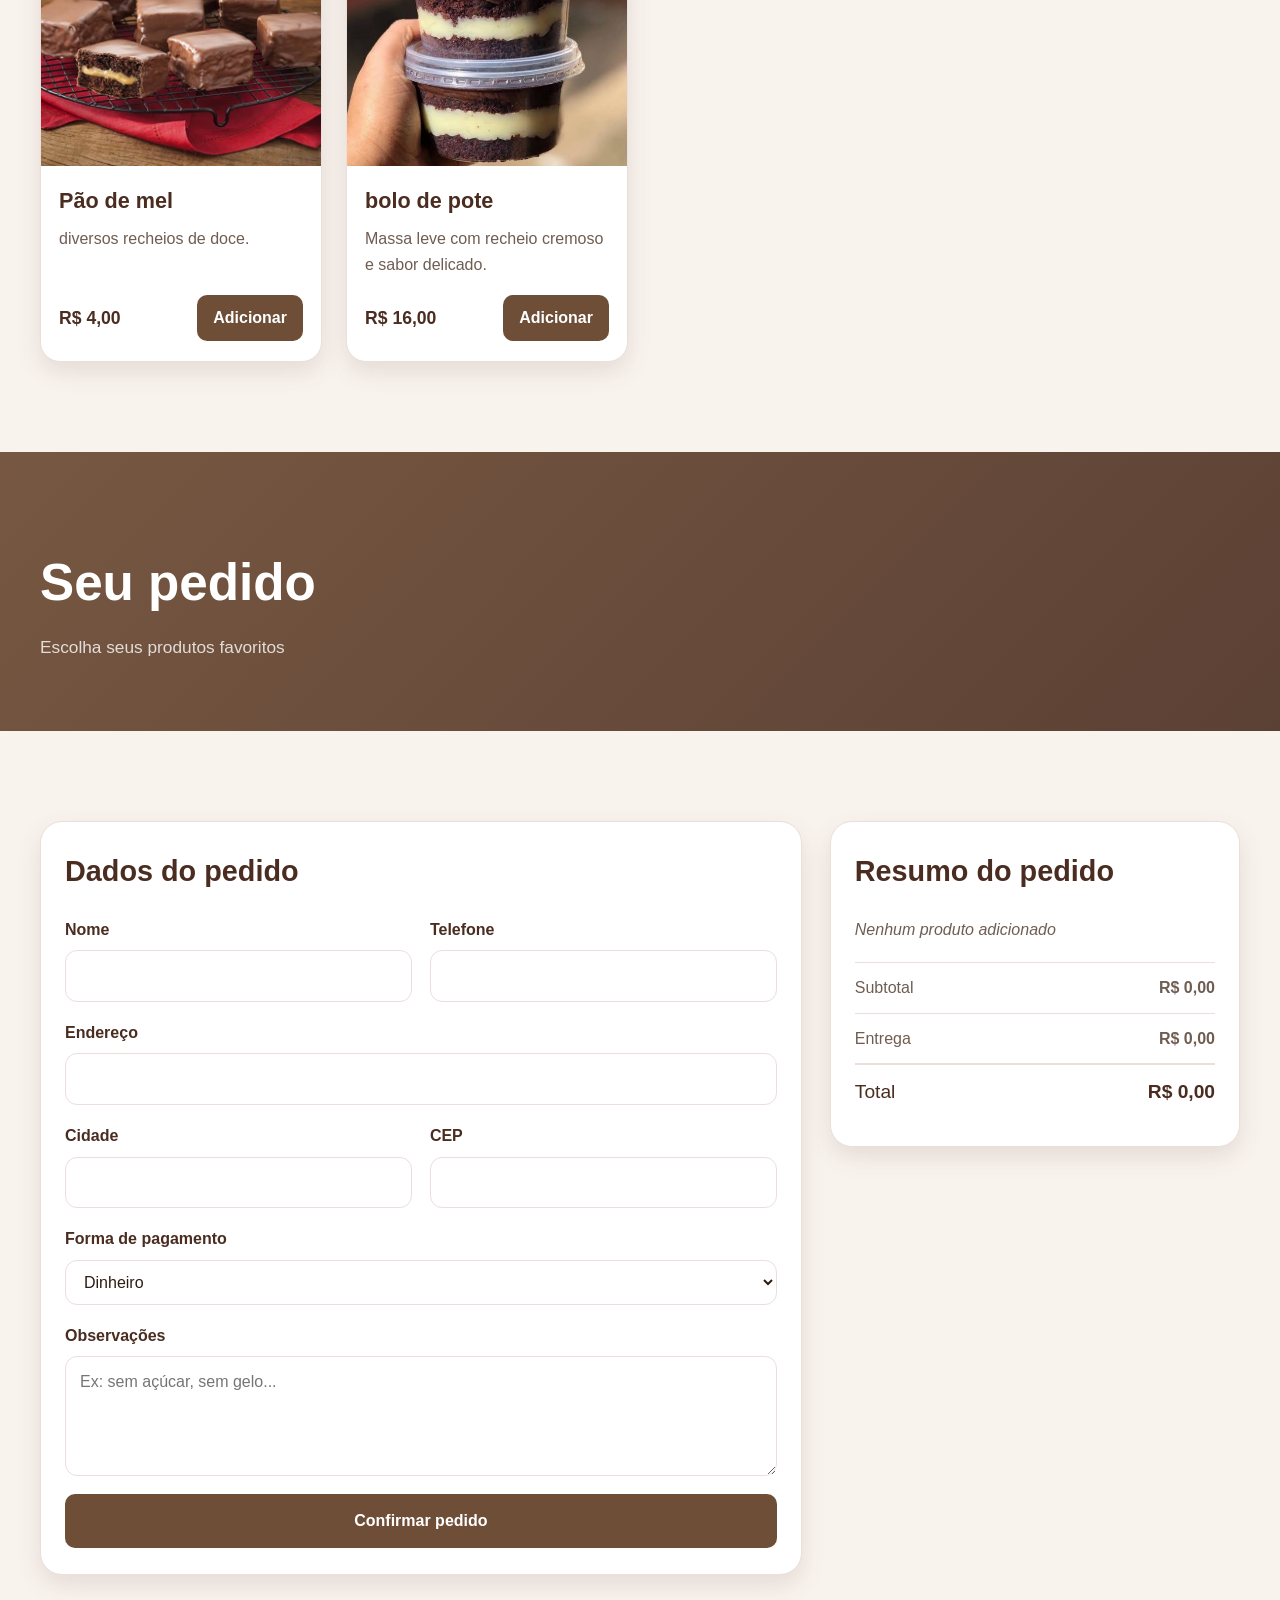
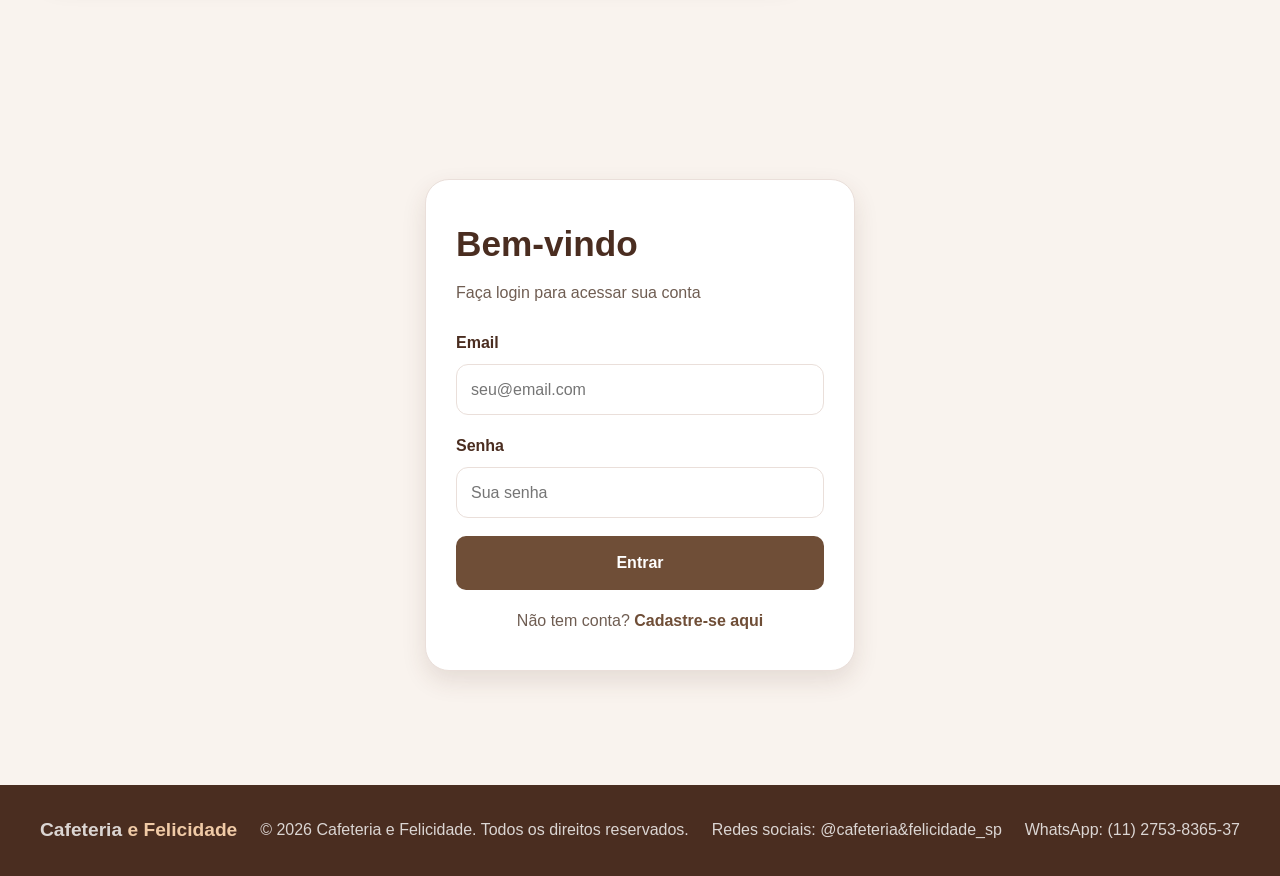
==== commit 0ff1604a: "Primeiro commit" ====
--- a/index.html
+++ b/index.html
@@ -46,7 +46,7 @@
               </div>
             </div>
             <div class="about-text">
-              <h3>Nossa história</h3>
+              <h3>Quem somos nós</h3>
               <p>
                 A Cafeteria Café e Felicidade nasceu de um sonho simples: criar um espaço acolhedor onde as pessoas pudessem desacelerar e desfrutar de um café preparado com carinho e dedicação.
               </p>
@@ -93,14 +93,21 @@
               <img src="https://images.unsplash.com/photo-1445116572660-236099ec97a0?auto=format&fit=crop&w=1100&q=85" alt="Salão principal">
               <span>Salão principal</span>
             </div>
+            <p>Temos mais de 20 messas acompanhadas com 8 pares de caderas cada, e 4 mesas pequenas para casal com 2 pares de cadeiras.</p>
             <div class="gallery-item">
               <img src="https://images.unsplash.com/photo-1521017432531-fbd92d768814?auto=format&fit=crop&w=900&q=85" alt="Mesa com café">
               <span>Cantinho do café</span>
             </div>
+            <br>
+            <p>Temos uma area que serve só os cafes e outras bebidas de nossa cafeteria nessa área.</p>
+            <br>
             <div class="gallery-item">
               <img src="https://images.unsplash.com/photo-1501339847302-ac426a4a7cbb?auto=format&fit=crop&w=900&q=85" alt="Espaço para encontros">
               <span>Espaço para encontros</span>
             </div>
+            <br>
+            <p>Temos mais de 20 messas acompanhadas com 8 pares de caderas cada.</p>
+            <br>
           </div>
         </div>
       </section>
@@ -272,7 +279,7 @@
             </article>
 
             <article class="product-card" data-category="salgados">
-              <img src="https://images.unsplash.com/photo-1540713434306-58505cf1b6b8?auto=format&fit=crop&w=800&q=85" alt="Sanduíche">
+              <img src="/src/main/resources/static/img/sanduichenatural.png">
               <div class="product-info">
                 <h3>Sanduíche Natural</h3>
                 <p>Pão macio, frango, queijo, alface e molho especial.</p>
@@ -318,10 +325,86 @@
                 </div>
               </div>
             </article>
+
+
+              <article class="product-card" data-category="salgados">
+              <img src="/src/main/resources/static/img/pasteis.png">
+              <div class="product-info">
+                <h3>Pasteis gurmet</h3>
+                <p>Massas saborizadas e bem recheados.</p>S
+                <div class="product-footer">
+                  <strong>R$ 12,00</strong>
+                  <button class="add-btn" data-name="Quiche de Queijo" data-price="16.00">Adicionar</button>
+                </div>
+              </div>
+            </article>
+
+              <article class="product-card" data-category="salgados">
+              <img src="/src/main/resources/static/img/torta.png">
+              <div class="product-info">
+                <h3>torta de carne</h3>
+                <p>torta macia com as bordas recheadas.</p>
+                <div class="product-footer">
+                  <strong>R$ 20,00</strong>
+                  <button class="add-btn" data-name="Quiche de Queijo" data-price="16.00">Adicionar</button>
+                </div>
+              </div>
+            </article>
+
+            <article class="product-card" data-category="doces">
+              <img src="/src/main/resources/static/img/docebanana.png">
+              <div class="product-info">
+                <h3>Doce de banana</h3>
+                <p>Massa leve com recheio cremoso e sabor delicado.</p>
+                <div class="product-footer">
+                  <strong>R$ 30,00</strong>
+                  <button class="add-btn" data-name="Quiche de Queijo" data-price="16.00">Adicionar</button>
+                </div>
+              </div>
+            </article>
+
+              <article class="product-card" data-category="doces">
+              <img src="/src/main/resources/static/img/pudim.png">
+              <div class="product-info">
+                <h3>pudim de chocolate</h3>
+                <p>pudim leve e saboroso de chocolate.</p>
+                <div class="product-footer">
+                  <strong>R$ 35,00</strong>
+                  <button class="add-btn" data-name="Quiche de Queijo" data-price="16.00">Adicionar</button>
+                </div>
+              </div>
+            </article>
+
+
+              <article class="product-card" data-category="doces">
+              <img src="/src/main/resources/static/img/pãomel.png">
+              <div class="product-info">
+                <h3>Pão de mel</h3>
+                <p>diversos recheios de doce.</p>
+                <div class="product-footer">
+                  <strong>R$ 4,00</strong>
+                  <button class="add-btn" data-name="Quiche de Queijo" data-price="16.00">Adicionar</button>
+                </div>
+              </div>
+            </article>
+
+              <article class="product-card" data-category="doces">
+              <img src="/src/main/resources/static/img/bolodepote.png">
+              <div class="product-info">
+                <h3>bolo de pote</h3>
+                <p>Massa leve com recheio cremoso e sabor delicado.</p>
+                <div class="product-footer">
+                  <strong>R$ 16,00</strong>
+                  <button class="add-btn" data-name="Quiche de Queijo" data-price="16.00">Adicionar</button>
+                </div>
+              </div>
+            </article>
           </div>
         </div>
       </section>
     </section>
+
+      
 
     <!-- PEDIDOS -->
     <section id="pedidos" class="page">
@@ -437,13 +520,17 @@
 
   </main>
 
-  <footer class="footer">
-    <div class="container footer-inner">
-      <div class="footer-logo">Cafeteria <span>e Felicidade</span></div>
-      <p>© 2026 Cafeteria e Felicidade. Todos os direitos reservados.</p>
+
+<footer class="footer">
+  <div class="container footer-inner">
+    <div class="footer-logo">Cafeteria <span>e Felicidade</span></div>
+    <p>© 2026 Cafeteria e Felicidade. Todos os direitos reservados.</p>
+    <p><i class="fab fa-instagram"></i> Redes sociais: @cafeteria&felicidade_sp</p>
+    <p><i class="fab fa-whatsapp"></i> WhatsApp: <a href="https://wa.me/5511275383657" target="_blank">(11) 2753-8365-37</a></p>
+  </div>
+</footer>
     </div>
   </footer>
-
   <script src="src/main/resources/static/js/Index.js"></script>
 </body>
 </html>
--- a/src/main/resources/static/css/style.css
+++ b/src/main/resources/static/css/style.css
@@ -1,1109 +1,688 @@
-/* =========================================================
-   CONFIGURAÇÕES GERAIS
-   ========================================================= */
-
 :root {
-    --marrom: #6f4e37;
-    --marrom-escuro: #3e2723;
-    --marrom-claro: #a67c52;
-    --bege: #f7efe5;
-    --bege-escuro: #ead8c4;
-    --branco: #ffffff;
-    --texto: #33251f;
-    --texto-claro: #75645a;
-    --borda: #e3d5c7;
-    --verde: #58764a;
-    --sombra: 0 10px 30px rgba(62, 39, 35, 0.12);
-    --transicao: 0.3s ease;
-}
-
-/* =========================================================
-   RESET
-   ========================================================= */
+  --primary: #6f4e37;
+  --primary-dark: #4a2d20;
+  --secondary: #d9b38c;
+  --bg: #f9f3ee;
+  --card: #fffdfb;
+  --text: #2d1c12;
+  --muted: #6f5d52;
+  --line: #eadfda;
+  --success: #2e8b57;
+  --shadow: 0 10px 25px rgba(81, 49, 36, 0.12);
+}
 
 * {
-    margin: 0;
-    padding: 0;
-    box-sizing: border-box;
+  box-sizing: border-box;
+  margin: 0;
+  padding: 0;
 }
 
 html {
-    scroll-behavior: smooth;
+  scroll-behavior: smooth;
 }
 
 body {
-    font-family: Arial, Helvetica, sans-serif;
-    background: var(--bege);
-    color: var(--texto);
-    line-height: 1.6;
+  font-family: Arial, Helvetica, sans-serif;
+  background: var(--bg);
+  color: var(--text);
+  line-height: 1.6;
 }
 
 img {
-    width: 100%;
-    display: block;
+  max-width: 100%;
+  display: block;
 }
 
 a {
-    text-decoration: none;
-    color: inherit;
+  text-decoration: none;
+  color: inherit;
 }
 
 button,
 input,
-textarea,
-select {
-    font-family: inherit;
-}
-
-button {
-    cursor: pointer;
-}
-
-/* =========================================================
-   CONTAINER
-   ========================================================= */
+select,
+textarea {
+  font: inherit;
+}
 
 .container {
-    width: 92%;
-    max-width: 1180px;
-    margin: 0 auto;
-}
-
-/* =========================================================
-   HEADER
-   ========================================================= */
+  width: min(1200px, calc(100% - 32px));
+  margin: 0 auto;
+}
 
 .header {
-    position: sticky;
-    top: 0;
-    z-index: 1000;
-
-    background: rgba(255, 255, 255, 0.97);
-    border-bottom: 1px solid var(--borda);
-
-    box-shadow: 0 3px 15px rgba(0, 0, 0, 0.08);
+  position: sticky;
+  top: 0;
+  z-index: 100;
+  background: rgba(255, 255, 255, 0.96);
+  backdrop-filter: blur(8px);
+  border-bottom: 1px solid var(--line);
 }
 
 .header-inner {
-    min-height: 76px;
-
-    display: flex;
-    align-items: center;
-    justify-content: space-between;
-
-    gap: 30px;
-}
-
-/* LOGO */
+  display: flex;
+  justify-content: space-between;
+  align-items: center;
+  min-height: 80px;
+}
 
 .logo {
-    color: var(--marrom);
-    font-size: 1.6rem;
-    font-weight: 800;
+  font-size: 1.7rem;
+  font-weight: 800;
+  color: var(--primary-dark);
+  letter-spacing: -0.04em;
 }
 
 .logo span {
-    color: var(--marrom-claro);
-}
-
-/* MENU */
+  color: var(--primary);
+}
 
 .main-nav {
-    display: flex;
-    align-items: center;
-    gap: 8px;
+  display: flex;
+  align-items: center;
+  gap: 20px;
+  flex-wrap: wrap;
 }
 
 .nav-link {
-    padding: 10px 16px;
-
-    color: var(--texto-claro);
-    font-weight: 600;
-
-    border-radius: 8px;
-
-    transition: var(--transicao);
-}
-
-.nav-link:hover {
-    color: var(--marrom);
-    background: var(--bege);
-}
-
+  font-weight: 600;
+  color: var(--muted);
+  padding: 8px 10px;
+  border-radius: 10px;
+  transition: 0.25s ease;
+}
+
+.nav-link:hover,
 .nav-link.active {
-    color: var(--branco);
-    background: var(--marrom);
-}
-
-.nav-link.active:hover {
-    background: var(--marrom-escuro);
-}
-
-/* =========================================================
-   PÁGINAS
-   ========================================================= */
-
-.page {
-    display: none;
-}
-
-.page.active {
-    display: block;
-}
-
-/* =========================================================
-   HERO HOME
-   ========================================================= */
+  background: var(--primary);
+  color: white;
+}
 
 .hero {
-    min-height: 600px;
-
-    display: flex;
-    align-items: center;
-
-    background:
-        linear-gradient(
-            90deg,
-            rgba(45, 27, 18, 0.88),
-            rgba(45, 27, 18, 0.55),
-            rgba(45, 27, 18, 0.15)
-        ),
-        url("https://images.unsplash.com/photo-1495474472287-4d71bcdd2085?auto=format&fit=crop&w=1800&q=90")
-        center / cover no-repeat;
+  background: linear-gradient(rgba(28, 18, 14, 0.42), rgba(28, 18, 14, 0.42)),
+    url("https://images.unsplash.com/photo-1495474472287-4d71bcdd2085?auto=format&fit=crop&w=1800&q=80") center/cover no-repeat;
+  min-height: 500px;
+  display: flex;
+  align-items: center;
 }
 
 .hero-content {
-    padding: 100px 0;
-    color: var(--branco);
+  max-width: 720px;
+  padding: 80px 0;
 }
 
 .hero h1 {
-    max-width: 720px;
-
-    font-size: clamp(2.5rem, 6vw, 4.5rem);
-    line-height: 1.08;
-
-    margin-bottom: 25px;
+  font-size: clamp(2.5rem, 6vw, 4.3rem);
+  color: white;
+  line-height: 1.1;
+  margin-bottom: 18px;
 }
 
 .hero p {
-    max-width: 650px;
-
-    font-size: 1.2rem;
-    color: #f5e9de;
-}
-
-/* =========================================================
-   SEÇÕES
-   ========================================================= */
+  color: rgba(255, 255, 255, 0.9);
+  font-size: 1.15rem;
+  max-width: 620px;
+}
 
 .section {
-    padding: 90px 0;
-}
-
-.section:nth-child(even) {
-    background: var(--branco);
+  padding: 90px 0;
 }
 
 .section-title {
-    text-align: center;
-    margin-bottom: 55px;
+  text-align: center;
+  margin-bottom: 40px;
 }
 
 .section-title span {
-    display: block;
-
-    color: var(--marrom-claro);
-
-    text-transform: uppercase;
-    letter-spacing: 2px;
-
-    font-size: 0.8rem;
-    font-weight: 800;
-
-    margin-bottom: 8px;
+  display: inline-block;
+  color: var(--primary);
+  font-weight: 700;
+  text-transform: uppercase;
+  letter-spacing: 0.12em;
+  font-size: 0.78rem;
+  margin-bottom: 8px;
 }
 
 .section-title h2 {
-    color: var(--marrom-escuro);
-    font-size: clamp(2rem, 4vw, 3rem);
-}
-
-/* =========================================================
-   SOBRE NÓS
-   ========================================================= */
-
-.about-grid {
-    display: grid;
-    grid-template-columns: 1fr 1fr;
-
-    gap: 60px;
-    align-items: center;
-}
-
-.about-image {
-    position: relative;
-}
-
-.about-image img {
-    height: 520px;
-    object-fit: cover;
-
-    border-radius: 16px;
-
-    box-shadow: var(--sombra);
-}
-
-/* BADGE */
+  font-size: clamp(2rem, 4vw, 3rem);
+  color: var(--primary-dark);
+}
+
+.about-grid,
+.history-grid {
+  display: grid;
+  grid-template-columns: 1.1fr 1fr;
+  gap: 40px;
+  align-items: center;
+}
+
+.about-image,
+.history-image {
+  position: relative;
+}
+
+.about-image img,
+.history-image img {
+  width: 100%;
+  height: 100%;
+  min-height: 420px;
+  object-fit: cover;
+  border-radius: 24px;
+  box-shadow: var(--shadow);
+}
 
 .badge {
-    position: absolute;
-
-    right: -20px;
-    bottom: 25px;
-
-    width: 210px;
-
-    padding: 20px;
-
-    color: var(--branco);
-    background: var(--marrom);
-
-    border-radius: 12px;
-
-    box-shadow: var(--sombra);
+  position: absolute;
+  left: 24px;
+  bottom: 24px;
+  background: rgba(255, 255, 255, 0.92);
+  padding: 18px 20px;
+  border-radius: 14px;
+  box-shadow: var(--shadow);
+  display: flex;
+  flex-direction: column;
+  gap: 6px;
 }
 
 .badge strong {
-    display: block;
-    font-size: 1.2rem;
-    margin-bottom: 5px;
+  color: var(--primary-dark);
+  font-size: 1.1rem;
 }
 
 .badge span {
-    display: block;
-    color: #eadbca;
-    font-size: 0.85rem;
-}
-
-/* TEXTO */
+  color: var(--muted);
+  font-size: 0.9rem;
+}
 
 .about-text h3,
 .history-text h3 {
-    color: var(--marrom);
-    font-size: 1.8rem;
-    margin-bottom: 18px;
+  font-size: 2rem;
+  margin-bottom: 20px;
+  color: var(--primary-dark);
 }
 
 .about-text p,
 .history-text p {
-    color: var(--texto-claro);
-    margin-bottom: 16px;
-}
-
-/* =========================================================
-   VALORES
-   ========================================================= */
+  color: var(--muted);
+  margin-bottom: 18px;
+}
 
 .values {
-    display: grid;
-    grid-template-columns: repeat(3, 1fr);
-
-    gap: 25px;
-
-    margin-top: 70px;
+  display: grid;
+  grid-template-columns: repeat(3, minmax(0, 1fr));
+  gap: 24px;
+  margin-top: 50px;
 }
 
 .value-card {
-    padding: 32px 25px;
-
-    text-align: center;
-
-    background: var(--branco);
-
-    border: 1px solid var(--borda);
-    border-radius: 16px;
-
-    transition: var(--transicao);
-}
-
-.value-card:hover {
-    transform: translateY(-7px);
-    box-shadow: var(--sombra);
+  background: white;
+  border: 1px solid var(--line);
+  border-radius: 20px;
+  padding: 28px 22px;
+  box-shadow: var(--shadow);
+  text-align: center;
 }
 
 .value-icon {
-    width: 65px;
-    height: 65px;
-
-    margin: 0 auto 18px;
-
-    display: flex;
-    align-items: center;
-    justify-content: center;
-
-    background: var(--bege);
-
-    border-radius: 50%;
-
-    font-size: 1.8rem;
+  font-size: 2.3rem;
+  margin-bottom: 12px;
 }
 
 .value-card h3 {
-    color: var(--marrom);
-    margin-bottom: 10px;
+  font-size: 1.4rem;
+  color: var(--primary-dark);
+  margin-bottom: 10px;
 }
 
 .value-card p {
-    color: var(--texto-claro);
-}
-
-/* =========================================================
-   GALERIA
-   ========================================================= */
+  color: var(--muted);
+}
 
 .gallery {
-    display: grid;
-
-    grid-template-columns: 2fr 1fr;
-    grid-template-rows: 260px 260px;
-
-    gap: 20px;
+  display: grid;
+  grid-template-columns: 1.4fr 1fr 1fr;
+  gap: 18px;
 }
 
 .gallery-item {
-    position: relative;
-    overflow: hidden;
-
-    border-radius: 16px;
+  position: relative;
+  overflow: hidden;
+  border-radius: 22px;
+  min-height: 260px;
+  box-shadow: var(--shadow);
+}
+
+.gallery-item img {
+  width: 100%;
+  height: 100%;
+  object-fit: cover;
+  transition: transform 0.3s ease;
+}
+
+.gallery-item:hover img {
+  transform: scale(1.04);
+}
+
+.gallery-item span {
+  position: absolute;
+  left: 18px;
+  bottom: 18px;
+  color: white;
+  font-weight: 700;
+  background: rgba(0, 0, 0, 0.35);
+  padding: 8px 12px;
+  border-radius: 999px;
+  backdrop-filter: blur(4px);
 }
 
 .gallery-large {
-    grid-row: span 2;
-}
-
-.gallery-item img {
-    height: 100%;
-    object-fit: cover;
-
-    transition: transform 0.5s ease;
-}
-
-.gallery-item:hover img {
-    transform: scale(1.06);
-}
-
-.gallery-item span {
-    position: absolute;
-
-    left: 20px;
-    bottom: 20px;
-
-    padding: 8px 14px;
-
-    color: var(--branco);
-    background: rgba(40, 25, 18, 0.78);
-
-    border-radius: 8px;
-
-    font-weight: 600;
-}
-
-/* =========================================================
-   HISTÓRIA DO CAFÉ
-   ========================================================= */
-
-.history-grid {
-    display: grid;
-
-    grid-template-columns: 0.85fr 1.15fr;
-
-    gap: 60px;
-}
-
-.history-image img {
-    height: 650px;
-    object-fit: cover;
-
-    border-radius: 16px;
-
-    box-shadow: var(--sombra);
-
-    position: sticky;
-    top: 110px;
-}
-
-/* FATOS */
+  min-height: 420px;
+}
 
 .facts {
-    display: grid;
-    grid-template-columns: repeat(4, 1fr);
-
-    gap: 12px;
-
-    margin-top: 30px;
+  display: grid;
+  grid-template-columns: repeat(2, minmax(0, 1fr));
+  gap: 18px;
+  margin-top: 28px;
 }
 
 .facts div {
-    padding: 18px 12px;
-
-    text-align: center;
-
-    background: var(--bege);
-
-    border-radius: 10px;
+  background: white;
+  padding: 18px 16px;
+  border: 1px solid var(--line);
+  border-radius: 14px;
+  display: flex;
+  flex-direction: column;
+  gap: 6px;
 }
 
 .facts strong {
-    display: block;
-
-    color: var(--marrom);
-
-    font-size: 1.1rem;
+  color: var(--primary-dark);
+  font-size: 1.08rem;
 }
 
 .facts span {
-    display: block;
-
-    color: var(--texto-claro);
-
-    font-size: 0.75rem;
-}
-
-/* =========================================================
-   HERO PRODUTOS E PEDIDOS
-   ========================================================= */
+  color: var(--muted);
+  font-size: 0.9rem;
+}
 
 .products-hero {
-    padding: 85px 0;
-
-    text-align: center;
-
-    color: var(--branco);
-
-    background:
-        linear-gradient(
-            rgba(65, 40, 25, 0.78),
-            rgba(65, 40, 25, 0.78)
-        ),
-        url("https://images.unsplash.com/photo-1445116572660-236099ec97a0?auto=format&fit=crop&w=1800&q=90")
-        center / cover no-repeat;
+  background: linear-gradient(135deg, rgba(111, 78, 55, 0.94), rgba(74, 45, 32, 0.9));
+  padding: 90px 0 70px;
 }
 
 .products-hero h1 {
-    font-size: clamp(2.3rem, 5vw, 3.5rem);
-    margin-bottom: 10px;
+  font-size: clamp(2.4rem, 4vw, 3.6rem);
+  color: white;
+  margin-bottom: 10px;
 }
 
 .products-hero p {
-    color: #f4e9dd;
-    font-size: 1.1rem;
-}
-
-/* =========================================================
-   FILTROS DE PRODUTOS
-   ========================================================= */
+  color: rgba(255, 255, 255, 0.8);
+  font-size: 1.08rem;
+}
 
 .category-menu {
-    display: flex;
-    justify-content: center;
-    flex-wrap: wrap;
-
-    gap: 12px;
-
-    margin-bottom: 45px;
+  display: flex;
+  gap: 12px;
+  flex-wrap: wrap;
+  margin: 28px 0 34px;
 }
 
 .category-btn {
-    padding: 11px 25px;
-
-    color: var(--marrom);
-    background: var(--branco);
-
-    border: 1px solid var(--borda);
-    border-radius: 30px;
-
-    font-weight: 700;
-
-    transition: var(--transicao);
-}
-
+  border: none;
+  background: white;
+  color: var(--muted);
+  padding: 10px 20px;
+  border-radius: 999px;
+  font-weight: 700;
+  border: 1px solid var(--line);
+  cursor: pointer;
+  transition: all 0.2s ease;
+}
+
+.category-btn.active,
 .category-btn:hover {
-    background: var(--bege-escuro);
-}
-
-.category-btn.active {
-    color: var(--branco);
-    background: var(--marrom);
-    border-color: var(--marrom);
-}
-
-/* =========================================================
-   CARDS DOS PRODUTOS
-   ========================================================= */
+  background: var(--primary);
+  color: white;
+  border-color: var(--primary);
+}
 
 .product-grid {
-    display: grid;
-
-    grid-template-columns: repeat(3, 1fr);
-
-    gap: 25px;
+  display: grid;
+  grid-template-columns: repeat(4, minmax(0, 1fr));
+  gap: 24px;
 }
 
 .product-card {
-    overflow: hidden;
-
-    background: var(--branco);
-
-    border: 1px solid var(--borda);
-    border-radius: 16px;
-
-    box-shadow: 0 5px 20px rgba(50, 30, 20, 0.05);
-
-    transition: var(--transicao);
+  background: white;
+  border-radius: 20px;
+  overflow: hidden;
+  border: 1px solid var(--line);
+  box-shadow: var(--shadow);
+  display: flex;
+  flex-direction: column;
+  transition: transform 0.2s ease;
 }
 
 .product-card:hover {
-    transform: translateY(-7px);
-    box-shadow: var(--sombra);
-}
-
-.product-card > img {
-    height: 230px;
-    object-fit: cover;
+  transform: translateY(-4px);
+}
+
+.product-card img {
+  width: 100%;
+  height: 220px;
+  object-fit: cover;
 }
 
 .product-info {
-    padding: 23px;
+  padding: 18px 18px 20px;
+  display: flex;
+  flex-direction: column;
+  flex: 1;
 }
 
 .product-info h3 {
-    color: var(--marrom-escuro);
-    font-size: 1.25rem;
-    margin-bottom: 8px;
+  font-size: 1.35rem;
+  color: var(--primary-dark);
+  margin-bottom: 8px;
 }
 
 .product-info p {
-    color: var(--texto-claro);
-
-    min-height: 52px;
-
-    font-size: 0.92rem;
+  color: var(--muted);
+  margin-bottom: 18px;
+  flex: 1;
 }
 
 .product-footer {
-    display: flex;
-
-    align-items: center;
-    justify-content: space-between;
-
-    gap: 15px;
-
-    margin-top: 20px;
+  display: flex;
+  align-items: center;
+  justify-content: space-between;
+  gap: 12px;
+  margin-top: auto;
 }
 
 .product-footer strong {
-    color: var(--marrom);
-
-    font-size: 1.15rem;
-
-    white-space: nowrap;
-}
-
-.add-btn {
-    padding: 10px 16px;
-
-    color: var(--branco);
-    background: var(--marrom);
-
-    border: none;
-    border-radius: 8px;
-
-    font-weight: 700;
-
-    transition: var(--transicao);
-}
-
-.add-btn:hover {
-    background: var(--marrom-escuro);
-    transform: scale(1.03);
-}
-
-/* =========================================================
-   PEDIDOS
-   ========================================================= */
+  color: var(--primary-dark);
+  font-size: 1.1rem;
+}
+
+.add-btn,
+.submit-btn {
+  background: var(--primary);
+  border: none;
+  color: white;
+  border-radius: 10px;
+  padding: 10px 16px;
+  font-weight: 700;
+  cursor: pointer;
+  transition: 0.2s ease;
+}
+
+.add-btn:hover,
+.submit-btn:hover {
+  background: var(--primary-dark);
+}
 
 .orders-wrap {
-    display: grid;
-
-    grid-template-columns: 1.35fr 0.65fr;
-
-    gap: 30px;
-
-    align-items: start;
+  display: grid;
+  grid-template-columns: 1.3fr 0.7fr;
+  gap: 28px;
+  align-items: start;
 }
 
 .form-box,
 .resume-box {
-    padding: 32px;
-
-    background: var(--branco);
-
-    border: 1px solid var(--borda);
-    border-radius: 16px;
-
-    box-shadow: 0 5px 20px rgba(50, 30, 20, 0.05);
+  background: white;
+  border: 1px solid var(--line);
+  border-radius: 22px;
+  box-shadow: var(--shadow);
+  padding: 26px 24px;
 }
 
 .form-box h3,
 .resume-box h3 {
-    color: var(--marrom-escuro);
-
-    font-size: 1.45rem;
-
-    margin-bottom: 25px;
-}
-
-/* FORMULÁRIO */
+  margin-bottom: 22px;
+  color: var(--primary-dark);
+  font-size: 1.8rem;
+}
 
 .form-row {
-    display: grid;
-
-    grid-template-columns: 1fr 1fr;
-
-    gap: 18px;
+  display: grid;
+  grid-template-columns: repeat(2, minmax(0, 1fr));
+  gap: 18px;
 }
 
 .field {
-    margin-bottom: 20px;
+  display: flex;
+  flex-direction: column;
+  margin-bottom: 18px;
 }
 
 .field label {
-    display: block;
-
-    color: var(--texto);
-
-    font-weight: 700;
-
-    font-size: 0.9rem;
-
-    margin-bottom: 7px;
+  font-weight: 700;
+  margin-bottom: 8px;
+  color: var(--primary-dark);
 }
 
 .field input,
 .field select,
 .field textarea {
-    width: 100%;
-
-    padding: 13px 15px;
-
-    color: var(--texto);
-    background: #fffdfb;
-
-    border: 1px solid var(--borda);
-    border-radius: 9px;
-
-    outline: none;
-
-    transition: var(--transicao);
-}
-
-.field textarea {
-    min-height: 110px;
-    resize: vertical;
+  width: 100%;
+  border: 1px solid var(--line);
+  background: #fff;
+  border-radius: 12px;
+  padding: 12px 14px;
+  color: var(--text);
+  outline: none;
+  transition: border-color 0.2s ease;
 }
 
 .field input:focus,
 .field select:focus,
 .field textarea:focus {
-    border-color: var(--marrom-claro);
-
-    box-shadow:
-        0 0 0 3px rgba(166, 124, 82, 0.15);
-}
-
-/* BOTÃO */
+  border-color: var(--primary);
+}
+
+.field textarea {
+  min-height: 120px;
+  resize: vertical;
+}
+
+.resume-box {
+  position: sticky;
+  top: 100px;
+}
+
+.cart-items {
+  display: flex;
+  flex-direction: column;
+  gap: 14px;
+  margin-bottom: 20px;
+}
+
+.empty-message {
+  color: var(--muted);
+  font-style: italic;
+}
+
+.cart-item {
+  display: flex;
+  align-items: center;
+  justify-content: space-between;
+  gap: 12px;
+  background: var(--bg);
+  border: 1px solid var(--line);
+  border-radius: 12px;
+  padding: 12px 14px;
+}
+
+.cart-item-info {
+  display: flex;
+  flex-direction: column;
+  gap: 6px;
+}
+
+.cart-item-info strong {
+  color: var(--primary-dark);
+}
+
+.cart-item-info span {
+  color: var(--muted);
+  font-size: 0.9rem;
+}
+
+.resume-item {
+  display: flex;
+  align-items: center;
+  justify-content: space-between;
+  padding: 12px 0;
+  border-top: 1px solid var(--line);
+  color: var(--muted);
+}
+
+.resume-item.total {
+  font-size: 1.2rem;
+  color: var(--primary-dark);
+  border-top: 2px solid var(--line);
+}
+
+.login-container {
+  min-height: calc(100vh - 180px);
+  display: grid;
+  place-items: center;
+  padding: 50px 20px;
+}
+
+.login-box {
+  background: white;
+  border: 1px solid var(--line);
+  border-radius: 24px;
+  box-shadow: var(--shadow);
+  width: min(100%, 430px);
+  padding: 36px 30px;
+}
+
+.login-box h1 {
+  font-size: 2.2rem;
+  color: var(--primary-dark);
+  margin-bottom: 8px;
+}
+
+.login-box p {
+  color: var(--muted);
+  margin-bottom: 24px;
+}
+
+.login-footer {
+  margin-top: 18px;
+  text-align: center;
+}
+
+.login-footer p {
+  margin: 0;
+}
+
+.login-footer a {
+  color: var(--primary);
+  font-weight: 700;
+}
 
 .submit-btn {
-    width: 100%;
-
-    padding: 14px 20px;
-
-    color: var(--branco);
-    background: var(--marrom);
-
-    border: none;
-    border-radius: 9px;
-
-    font-weight: 800;
-
-    transition: var(--transicao);
-}
-
-.submit-btn:hover {
-    background: var(--marrom-escuro);
-    transform: translateY(-2px);
-}
-
-/* =========================================================
-   RESUMO DO PEDIDO
-   ========================================================= */
-
-.resume-box {
-    position: sticky;
-    top: 100px;
-}
-
-.cart-items {
-    margin-bottom: 20px;
-}
-
-.empty-message {
-    padding: 25px 10px;
-
+  width: 100%;
+  padding: 14px 18px;
+  font-size: 1rem;
+}
+
+.footer {
+  background: var(--primary-dark);
+  color: rgba(255, 255, 255, 0.8);
+  padding: 30px 0;
+}
+
+.footer-inner {
+  display: flex;
+  justify-content: space-between;
+  align-items: center;
+  gap: 18px;
+  flex-wrap: wrap;
+}
+
+.footer-logo {
+  font-weight: 800;
+  font-size: 1.2rem;
+}
+
+.footer-logo span {
+  color: #f0caa6;
+}
+
+.toast {
+  position: fixed;
+  right: 24px;
+  bottom: 24px;
+  background: var(--success);
+  color: white;
+  font-weight: 700;
+  padding: 12px 18px;
+  border-radius: 12px;
+  box-shadow: var(--shadow);
+  opacity: 0;
+  transform: translateY(16px);
+  transition: 0.25s ease;
+  z-index: 500;
+}
+
+.toast.show {
+  opacity: 1;
+  transform: translateY(0);
+}
+
+@media (max-width: 980px) {
+  .product-grid {
+    grid-template-columns: repeat(2, minmax(0, 1fr));
+  }
+
+  .orders-wrap {
+    grid-template-columns: 1fr;
+  }
+}
+
+@media (max-width: 760px) {
+  .about-grid,
+  .history-grid,
+  .gallery,
+  .values,
+  .form-row,
+  .product-grid {
+    grid-template-columns: 1fr;
+  }
+
+  .header-inner {
+    flex-direction: column;
+    justify-content: center;
+    padding: 18px 0;
+    gap: 14px;
+  }
+
+  .main-nav {
+    justify-content: center;
+  }
+
+  .hero {
+    min-height: 420px;
+  }
+
+  .hero-content {
     text-align: center;
-
-    color: var(--texto-claro);
-
-    background: var(--bege);
-
-    border-radius: 10px;
-}
-
-.cart-item {
-    display: flex;
-
-    justify-content: space-between;
-    align-items: center;
-
-    gap: 10px;
-
-    padding: 13px 0;
-
-    border-bottom: 1px solid var(--borda);
-}
-
-.cart-item-info {
-    flex: 1;
-}
-
-.cart-item-info strong {
-    display: block;
-    color: var(--marrom);
-}
-
-.cart-item-info span {
-    color: var(--texto-claro);
-    font-size: 0.85rem;
-}
-
-.cart-item button {
-    width: 30px;
-    height: 30px;
-
-    border: none;
-    border-radius: 50%;
-
-    background: #f4dfd8;
-    color: #9c4536;
-
-    font-weight: bold;
-}
-
-.resume-item {
-    display: flex;
-
-    align-items: center;
-    justify-content: space-between;
-
-    padding: 13px 0;
-
-    border-bottom: 1px solid var(--borda);
-}
-
-.resume-item span {
-    color: var(--texto-claro);
-}
-
-.resume-item strong {
-    color: var(--marrom);
-}
-
-.resume-item.total {
-    border-bottom: none;
-
-    margin-top: 8px;
-    padding-top: 20px;
-
-    font-size: 1.25rem;
-}
-
-/* =========================================================
-   LOGIN
-   ========================================================= */
-
-.login-container {
-    min-height: calc(100vh - 76px);
-
-    display: flex;
-    align-items: center;
-    justify-content: center;
-
-    padding: 70px 20px;
-
-    background:
-        linear-gradient(
-            rgba(65, 40, 25, 0.78),
-            rgba(65, 40, 25, 0.78)
-        ),
-        url("https://images.unsplash.com/photo-1498804103079-a6351b050096?auto=format&fit=crop&w=1800&q=90")
-        center / cover no-repeat;
-}
-
-.login-box {
-    width: min(450px, 100%);
-
-    padding: 42px;
-
-    background: rgba(255, 255, 255, 0.98);
-
-    border-radius: 18px;
-
-    box-shadow: 0 20px 60px rgba(30, 15, 8, 0.25);
-}
-
-.login-box h1 {
-    color: var(--marrom-escuro);
-
-    font-size: 2.3rem;
-
+  }
+
+  .gallery-large {
+    min-height: 300px;
+  }
+
+  .footer-inner {
+    flex-direction: column;
     text-align: center;
-
-    margin-bottom: 7px;
-}
-
-.login-box > p {
-    color: var(--texto-claro);
-
-    text-align: center;
-
-    margin-bottom: 30px;
-}
-
-.login-footer {
-    text-align: center;
-
-    margin-top: 25px;
-    padding-top: 20px;
-
-    border-top: 1px solid var(--borda);
-}
-
-.login-footer p {
-    color: var(--texto-claro);
-    font-size: 0.9rem;
-}
-
-.login-footer a {
-    color: var(--marrom);
-    font-weight: 700;
-}
-
-.login-footer a:hover {
-    text-decoration: underline;
-}
-
-/* =========================================================
-   FOOTER
-   ========================================================= */
-
-.footer {
-    padding: 30px 0;
-
-    color: #d9c9bb;
-
-    background: #2d1d15;
-}
-
-.footer-inner {
-    display: flex;
-
-    align-items: center;
-    justify-content: space-between;
-
-    gap: 20px;
-}
-
-.footer-logo {
-    color: var(--branco);
-
-    font-size: 1.35rem;
-
-    font-weight: 800;
-}
-
-.footer-logo span {
-    color: var(--marrom-claro);
-}
-
-.footer p {
-    font-size: 0.85rem;
-}
-
-/* =========================================================
-   RESPONSIVIDADE
-   ========================================================= */
-
-@media (max-width: 1000px) {
-
-    .product-grid {
-        grid-template-columns: repeat(2, 1fr);
-    }
-
-    .about-grid,
-    .history-grid {
-        grid-template-columns: 1fr;
-    }
-
-    .orders-wrap {
-        grid-template-columns: 1fr;
-    }
-
-    .resume-box {
-        position: static;
-    }
-
-    .history-image img {
-        height: 450px;
-        position: static;
-    }
-}
-
-@media (max-width: 760px) {
-
-    .header-inner {
-        flex-direction: column;
-
-        padding: 15px 0;
-
-        gap: 12px;
-    }
-
-    .main-nav {
-        width: 100%;
-
-        justify-content: center;
-
-        flex-wrap: wrap;
-    }
-
-    .nav-link {
-        padding: 8px 12px;
-        font-size: 0.9rem;
-    }
-
-    .hero {
-        min-height: 520px;
-    }
-
-    .hero-content {
-        padding: 70px 0;
-    }
-
-    .section {
-        padding: 65px 0;
-    }
-
-    .about-image img {
-        height: 400px;
-    }
-
-    .badge {
-        right: 15px;
-        bottom: 15px;
-    }
-
-    .values {
-        grid-template-columns: 1fr;
-    }
-
-    .gallery {
-        grid-template-columns: 1fr;
-
-        grid-template-rows:
-            300px
-            220px
-            220px;
-    }
-
-    .gallery-large {
-        grid-row: auto;
-    }
-
-    .facts {
-        grid-template-columns: repeat(2, 1fr);
-    }
-
-    .product-grid {
-        grid-template-columns: 1fr;
-    }
-
-    .form-row {
-        grid-template-columns: 1fr;
-    }
-
-    .login-box {
-        padding: 30px 22px;
-    }
-
-    .footer-inner {
-        flex-direction: column;
-        text-align: center;
-    }
-}
-
-@media (max-width: 480px) {
-
-    .logo {
-        font-size: 1.35rem;
-    }
-
-    .main-nav {
-        gap: 3px;
-    }
-
-    .nav-link {
-        padding: 7px 9px;
-        font-size: 0.8rem;
-    }
-
-    .hero h1 {
-        font-size: 2.4rem;
-    }
-
-    .hero p {
-        font-size: 1rem;
-    }
-
-    .products-hero {
-        padding: 60px 0;
-    }
-
-    .form-box,
-    .resume-box {
-        padding: 22px;
-    }
-
-    .facts {
-        grid-template-columns: 1fr;
-    }
-
-    .product-footer {
-        flex-direction: column;
-        align-items: stretch;
-    }
-
-    .add-btn {
-        width: 100%;
-    }
-}
+  }
+}
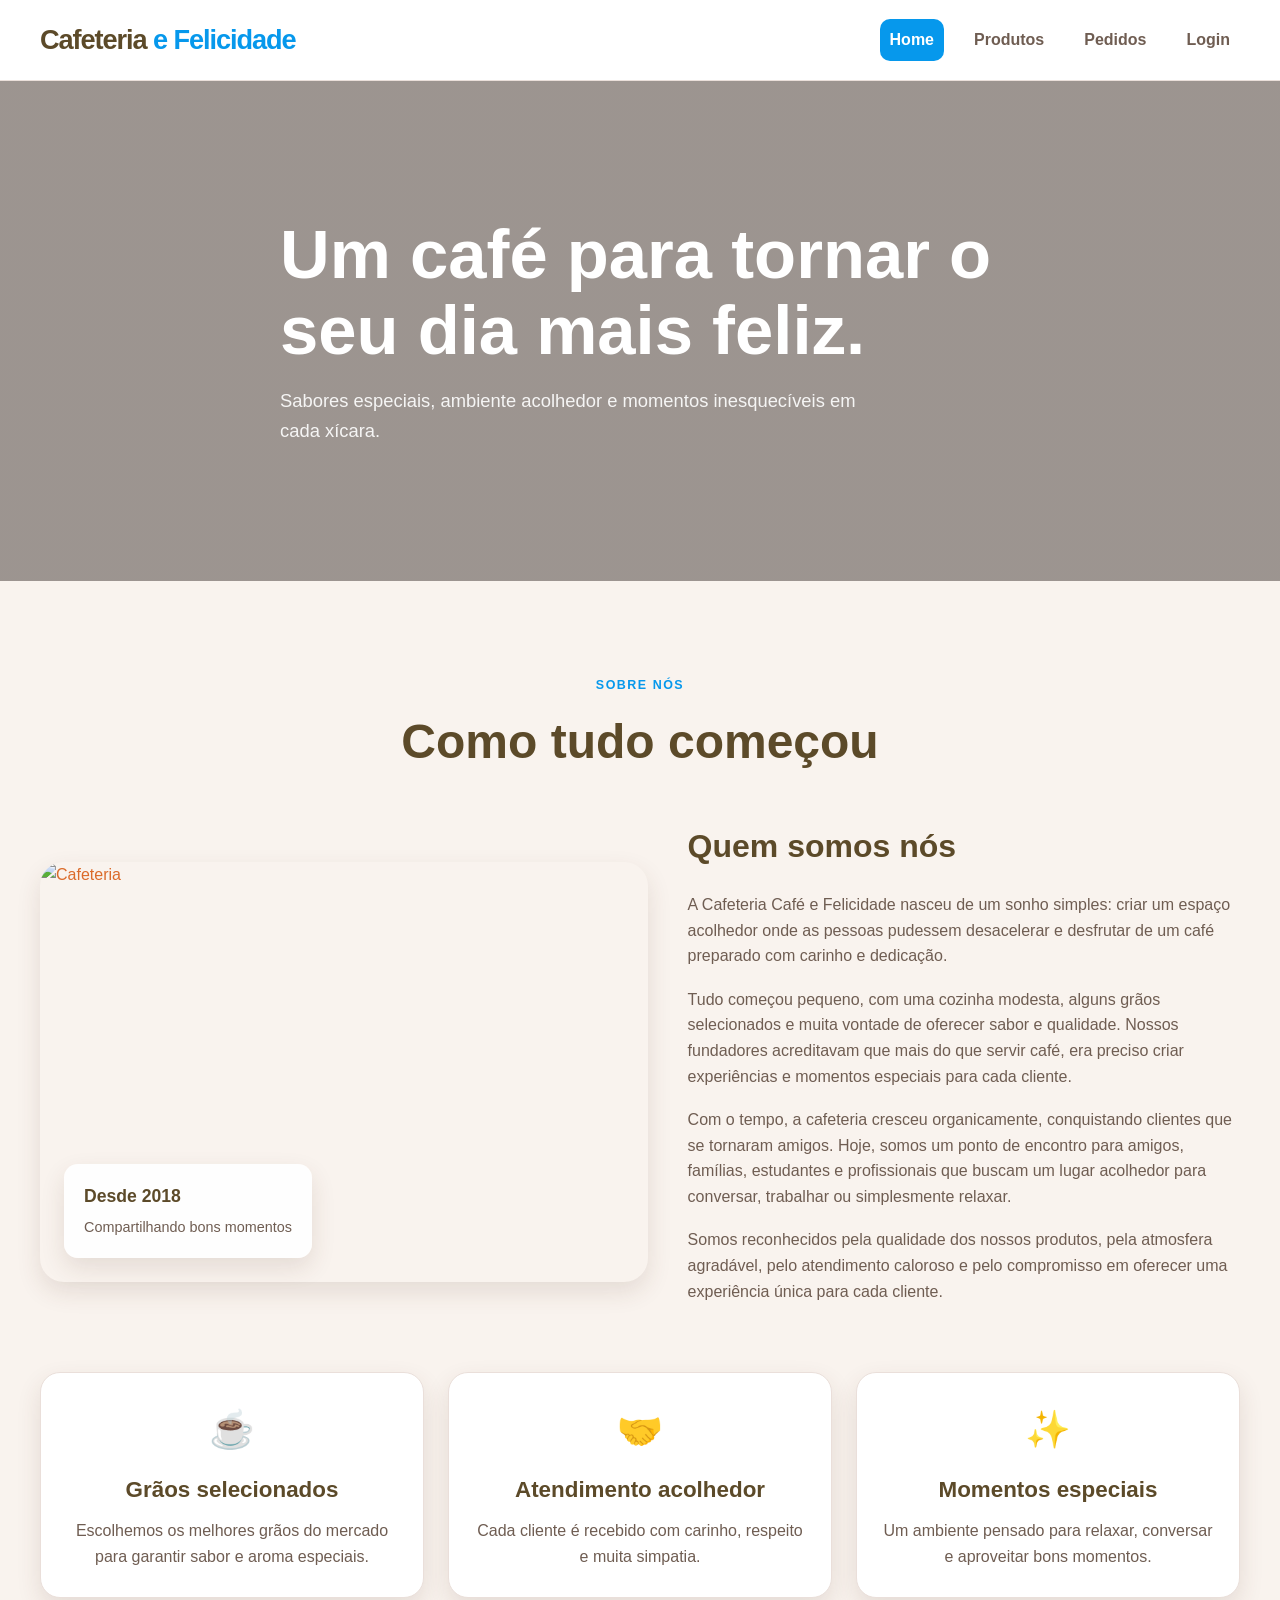
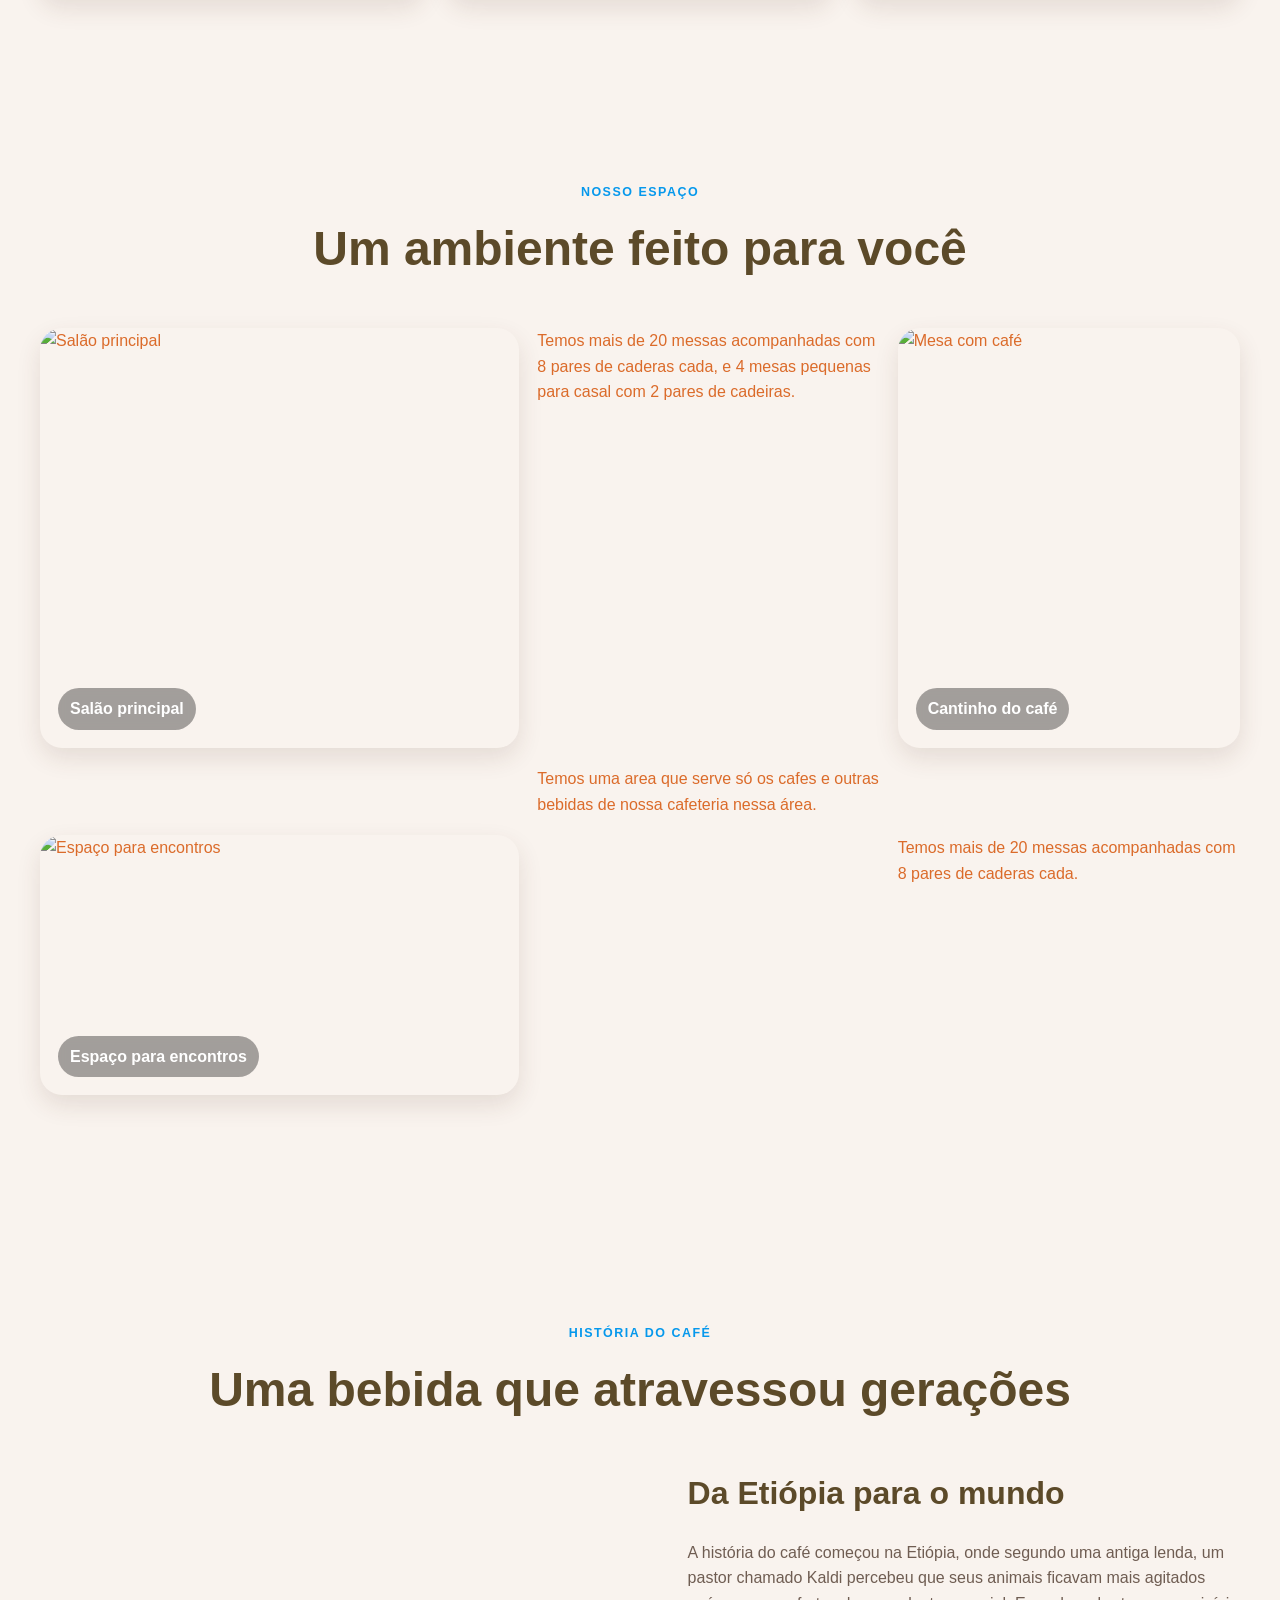
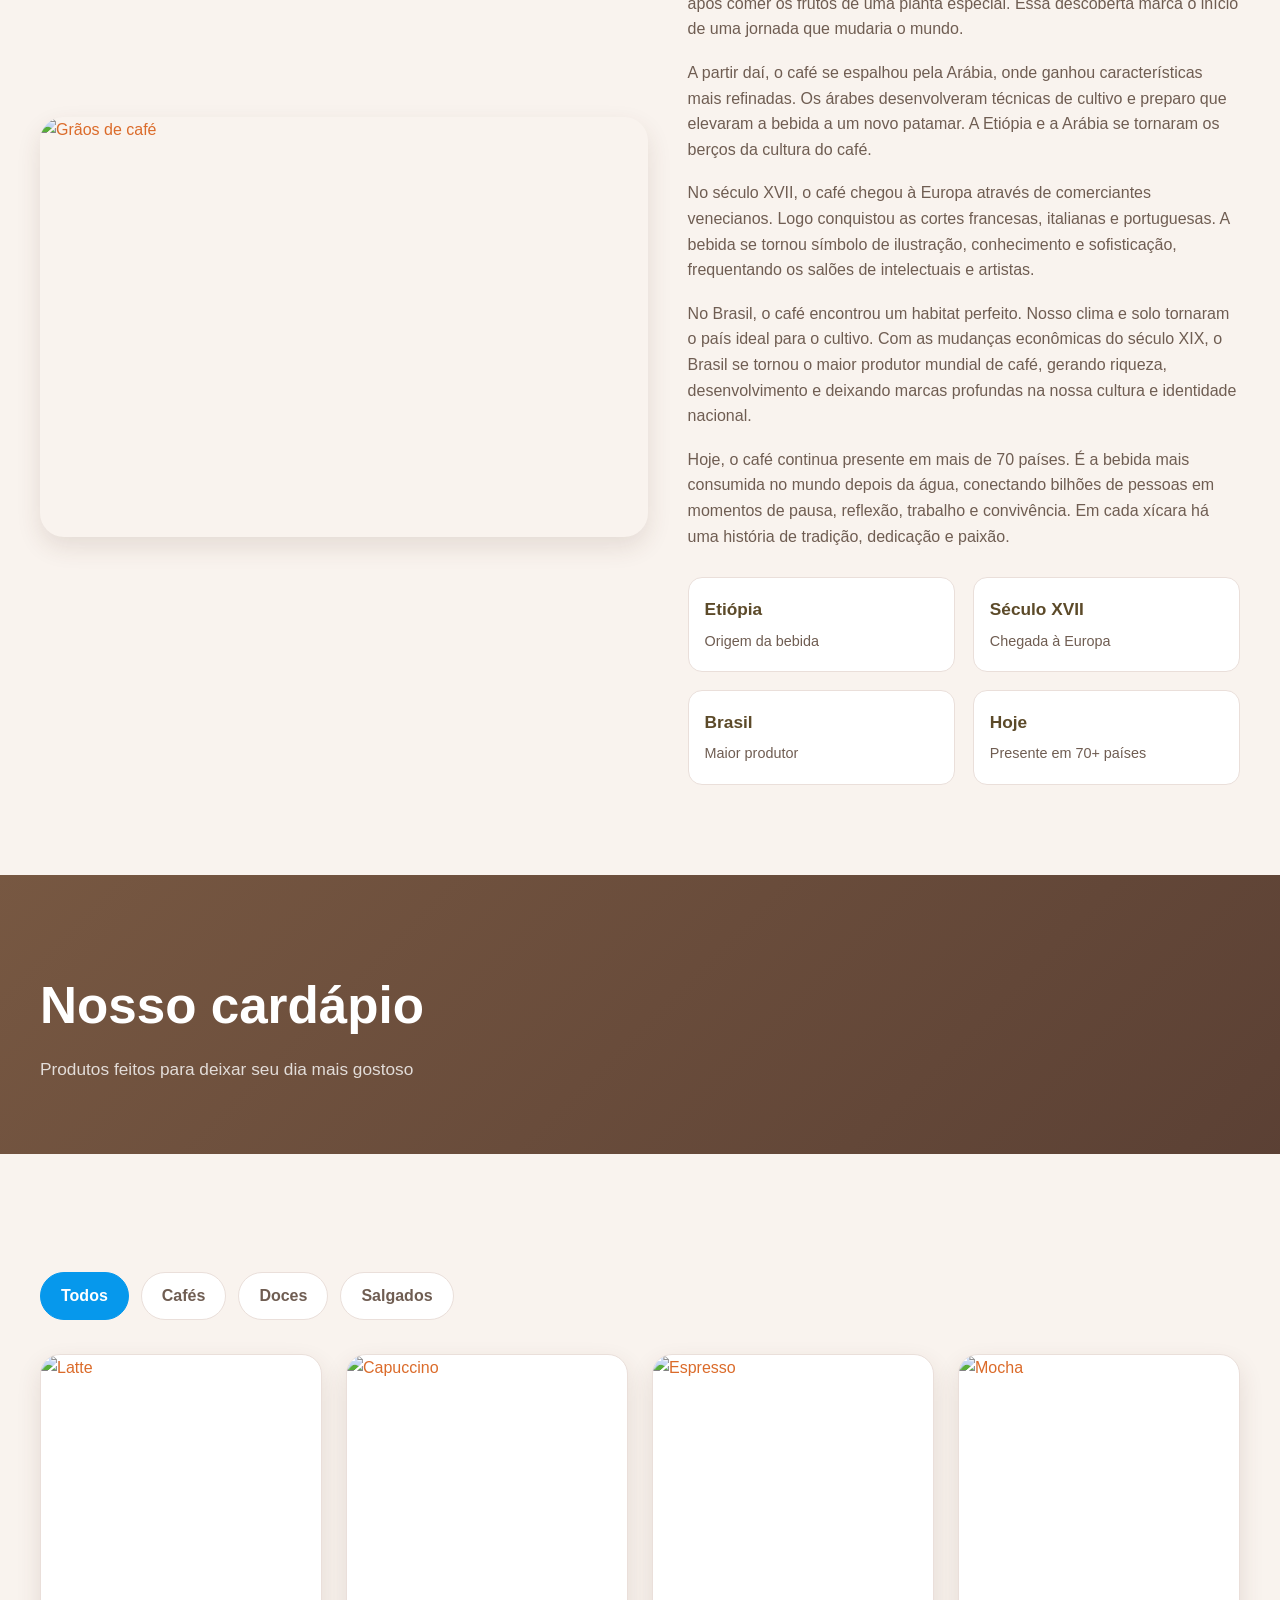
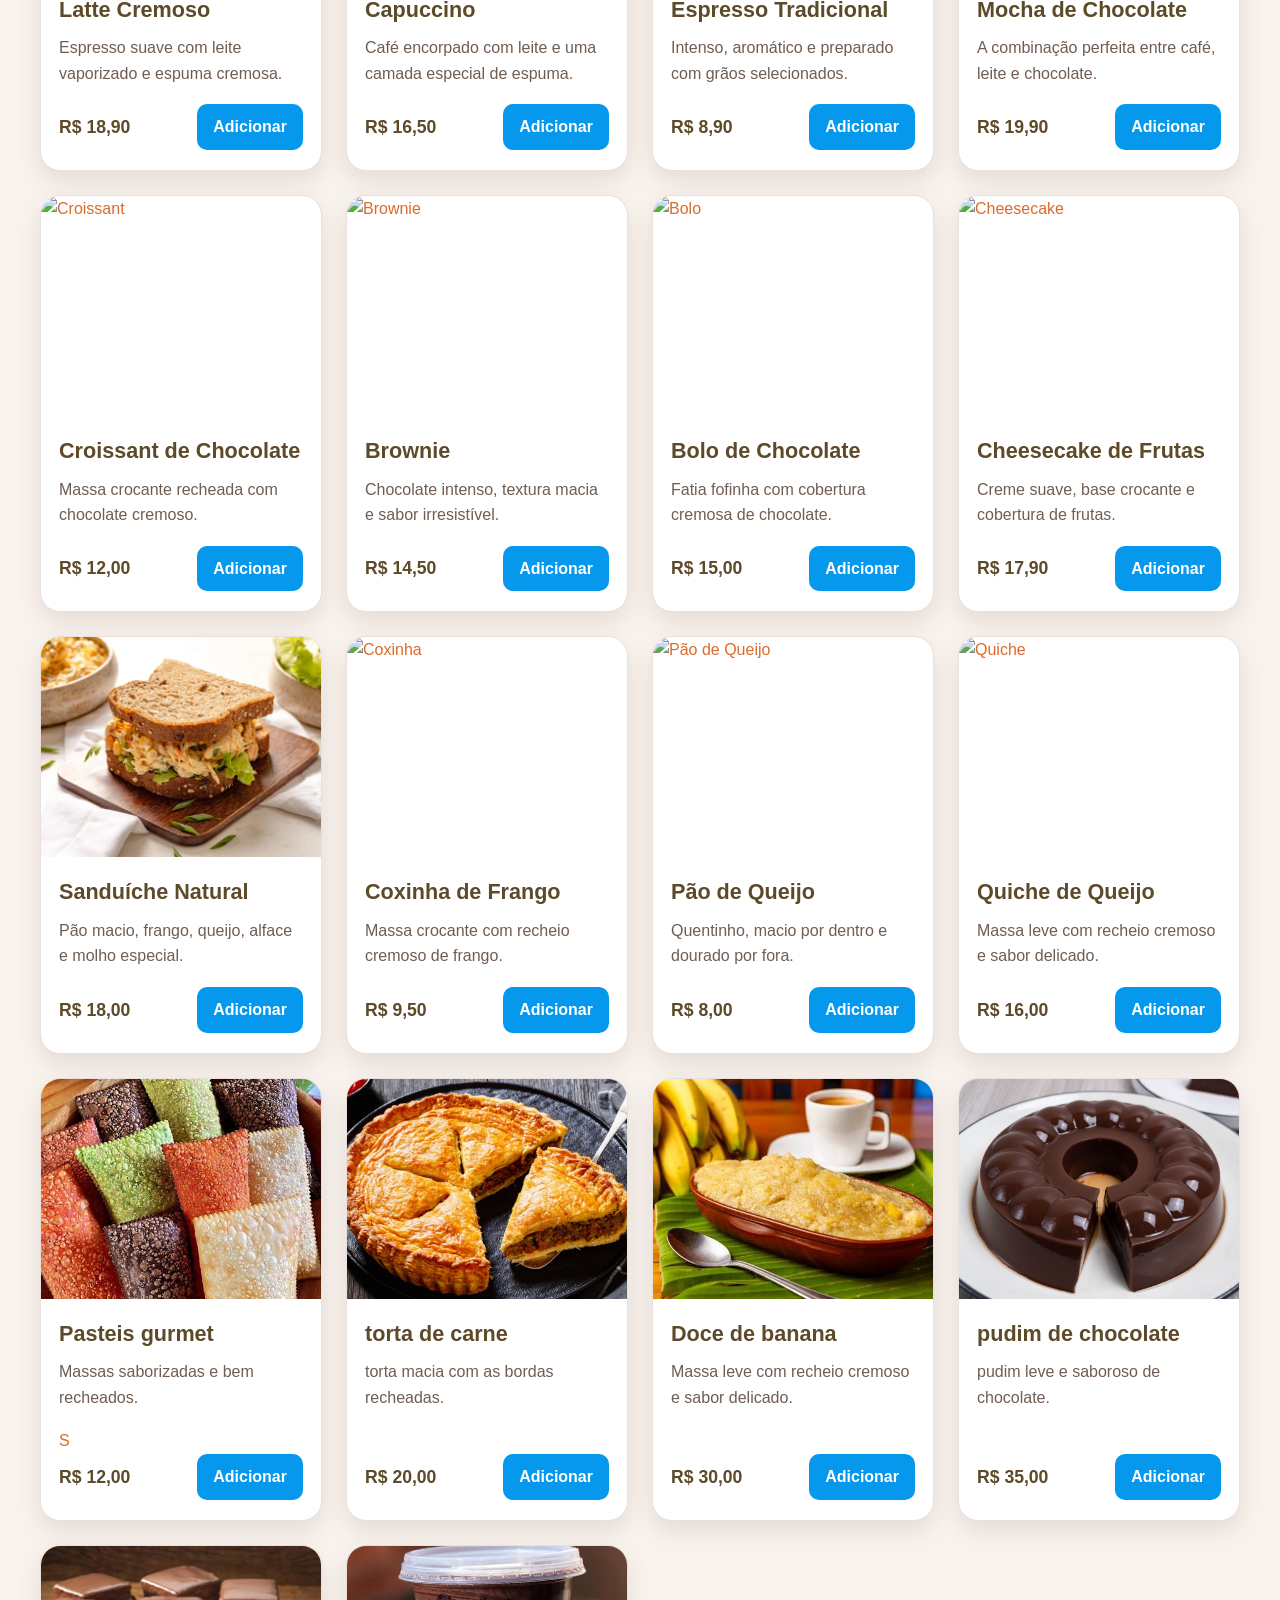
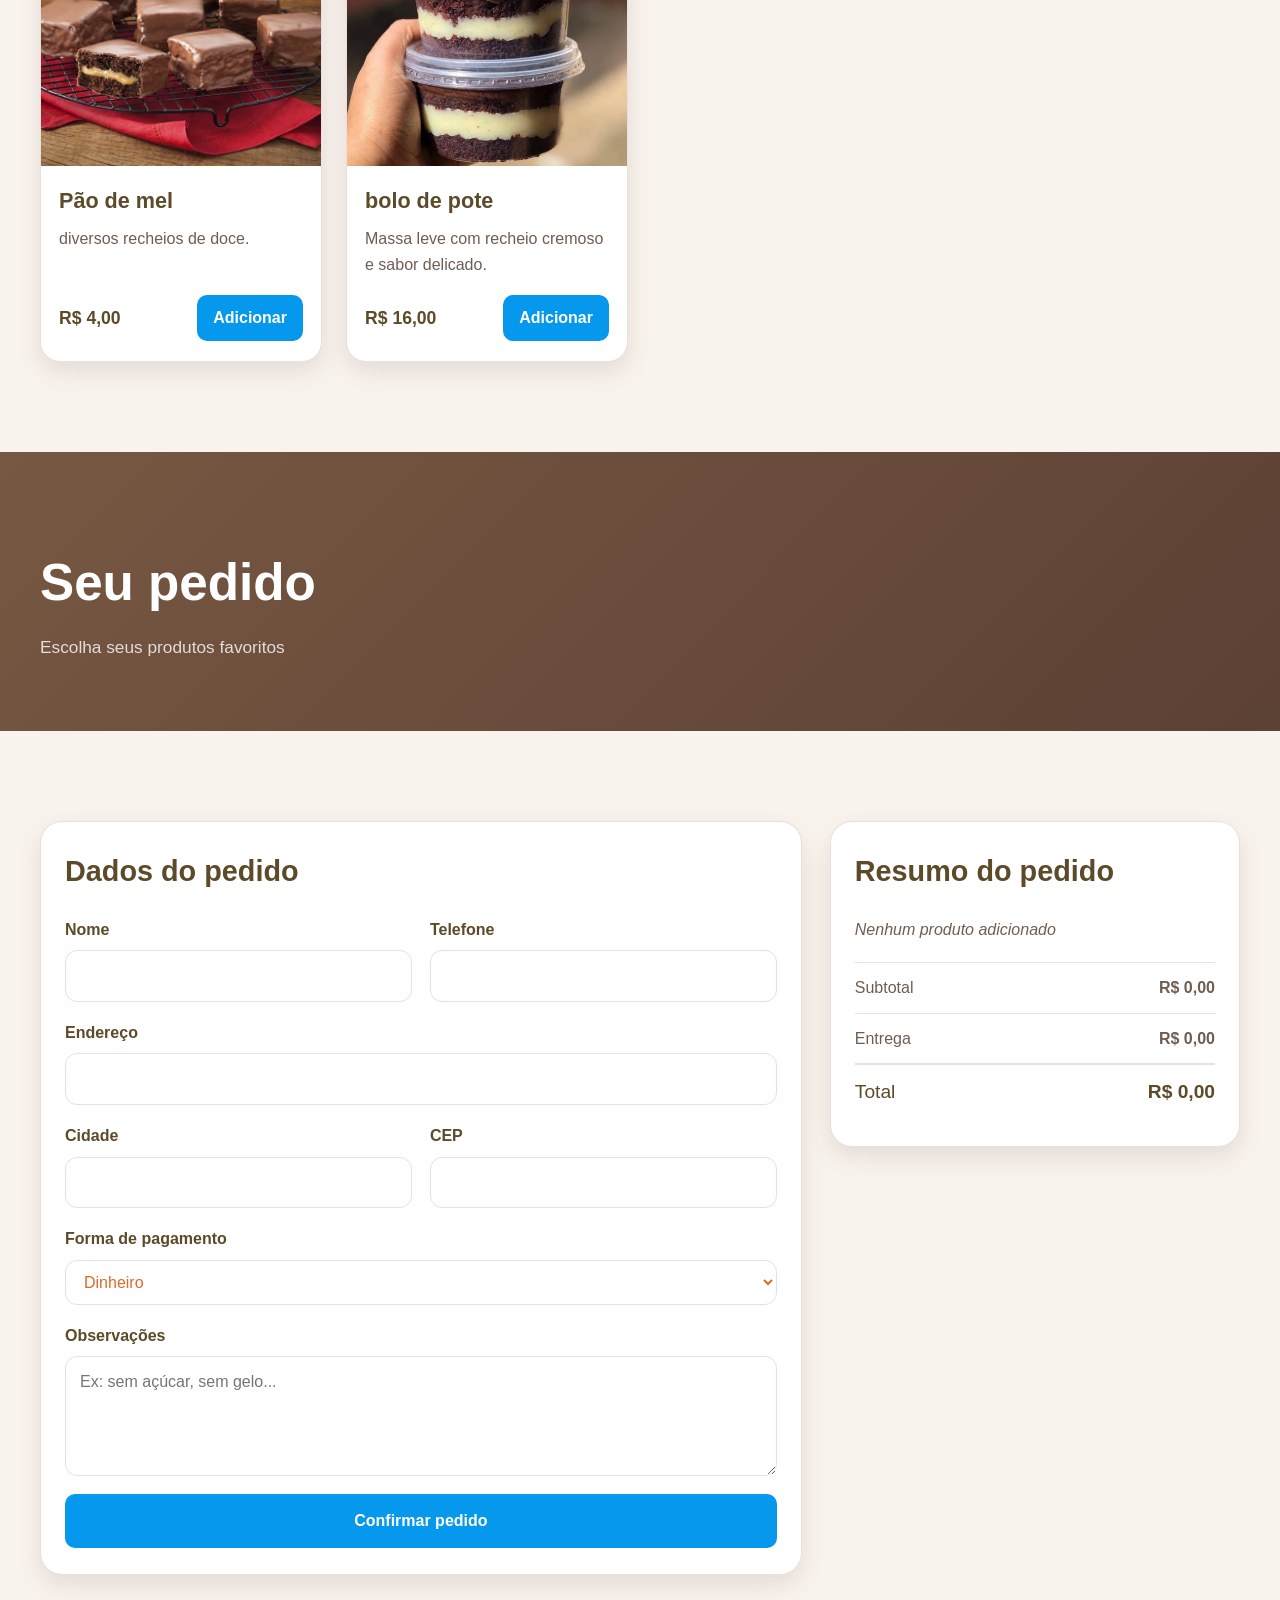
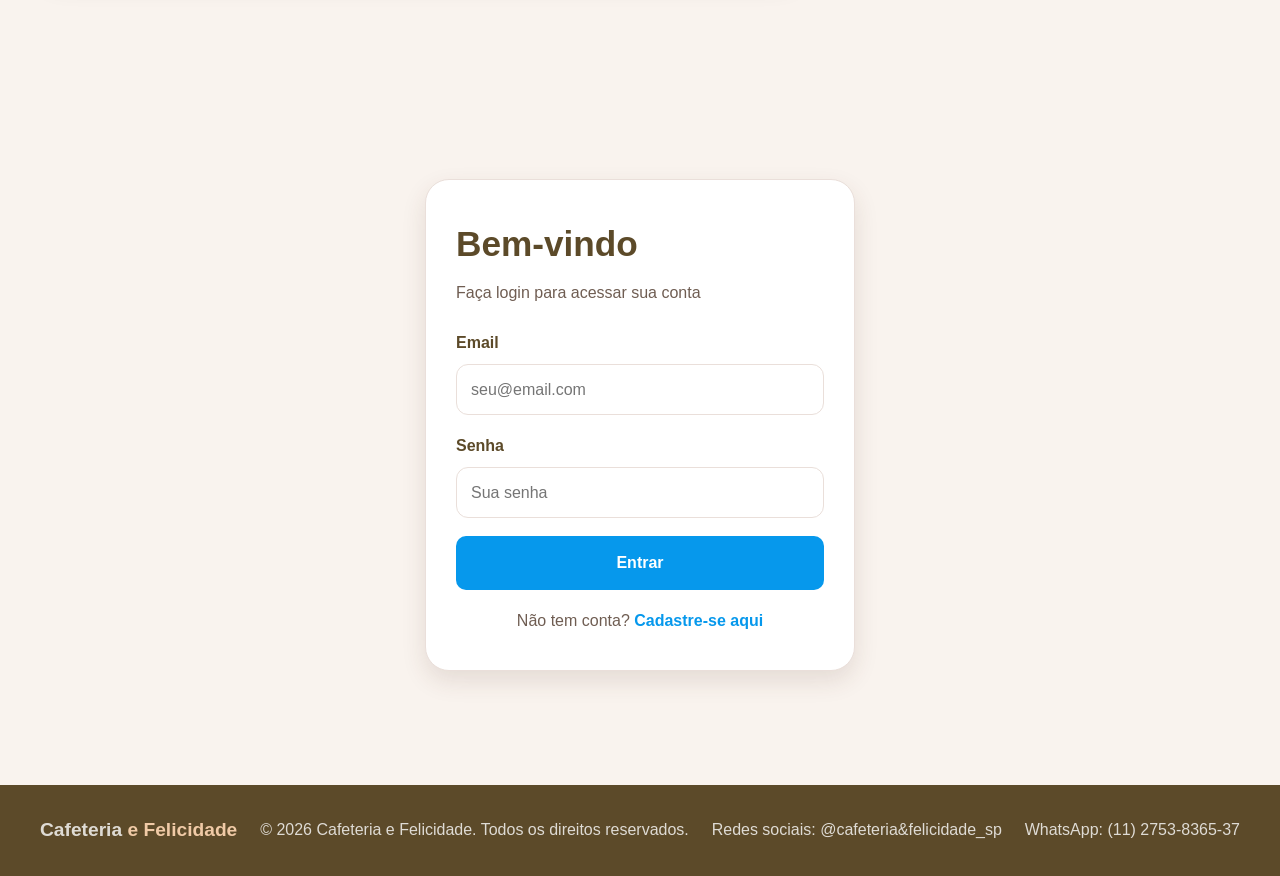
==== commit 1f4e696d: "att" ====
--- a/index.html
+++ b/index.html
@@ -8,7 +8,10 @@
 </head>
 <body>
 
+
   <header class="header">
+
+    
     <div class="container header-inner">
       <a href="#home" class="logo">Cafeteria <span>e Felicidade</span></a>
       <nav class="main-nav">
--- a/src/main/resources/static/css/style.css
+++ b/src/main/resources/static/css/style.css
@@ -1,10 +1,10 @@
 :root {
-  --primary: #6f4e37;
-  --primary-dark: #4a2d20;
+  --primary: #0698ec;
+  --primary-dark: #5c4a29;
   --secondary: #d9b38c;
   --bg: #f9f3ee;
   --card: #fffdfb;
-  --text: #2d1c12;
+  --text: #db6b2a;
   --muted: #6f5d52;
   --line: #eadfda;
   --success: #2e8b57;
